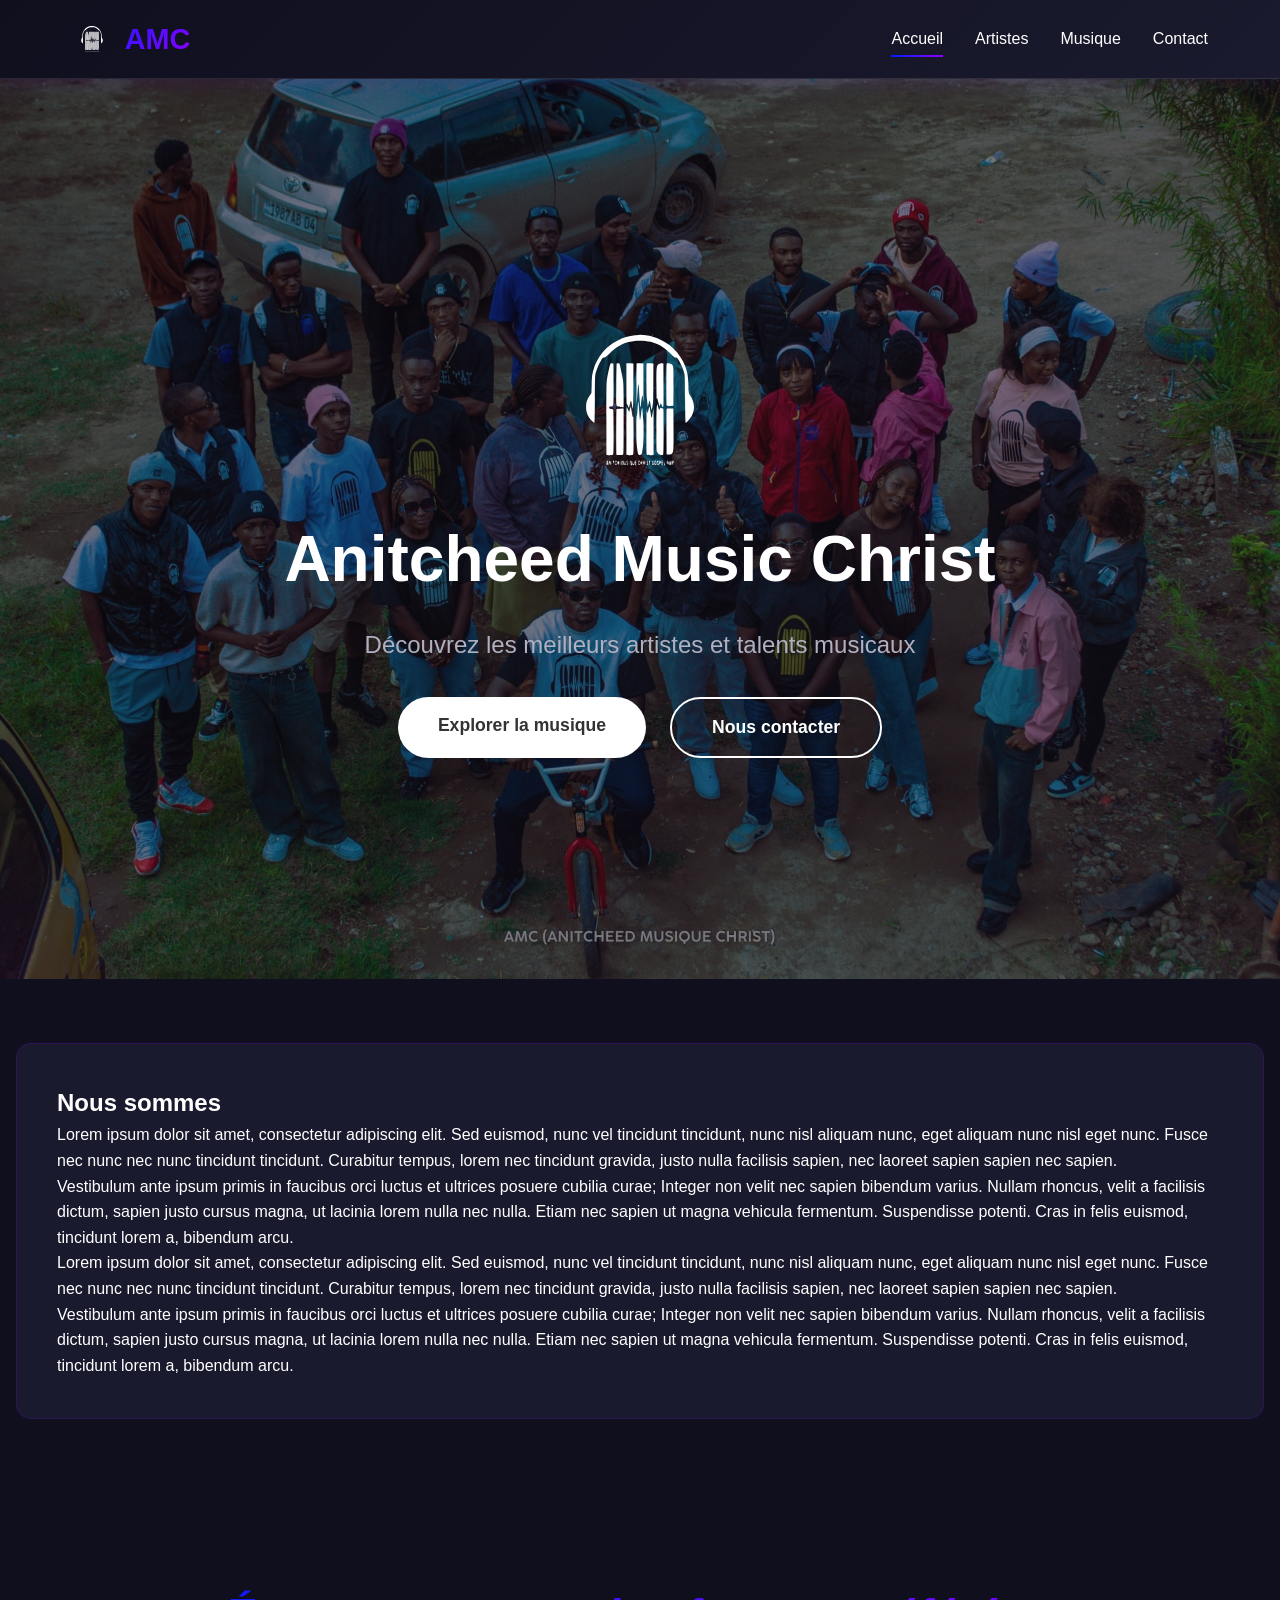
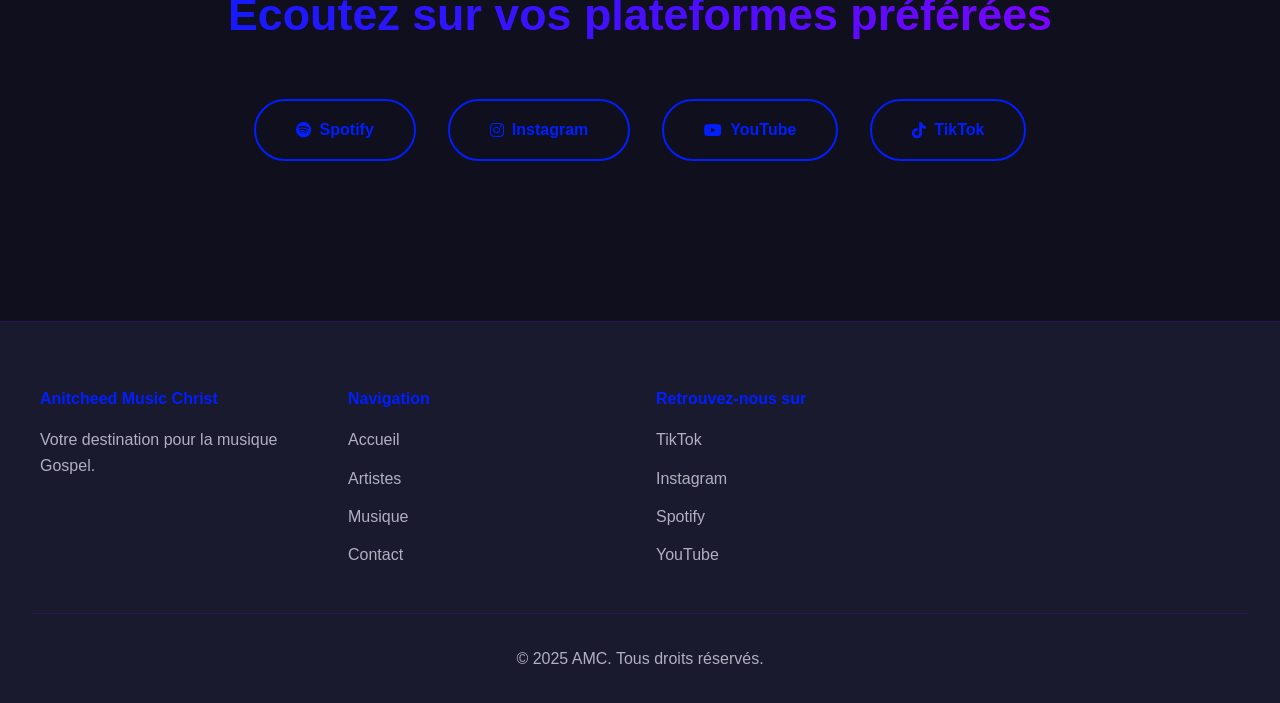
==== Index.html @ 6a12fb11 "first commit" ====
<!DOCTYPE html>
<html lang="fr">
<head>
    <meta charset="UTF-8">
    <meta name="description" content="Anitcheed Music Christ - Découvrez nos artistes et notre musique">
    <meta name="viewport" content="width=device-width, initial-scale=1.0">
    <link rel="icon" href="Assets/Images/AMC.svg" type="image/svg+xml">
    <link rel="stylesheet" href="https://cdnjs.cloudflare.com/ajax/libs/font-awesome/6.4.0/css/all.min.css">
    <link rel="stylesheet" href="Assets/Styles.css">
    <title>AMC - Music Label</title>
</head>
<body>
    <header class="navbar">
        <div class="navbar-container">
            <div class="logo">
                <img src="Assets/Images/AMC.svg" alt="AMC Logo">
                <span>AMC</span>
            </div>
            <nav class="nav-menu" id="navMenu">
                <a href="Index.html" class="active">Accueil</a>
                <a href="Artistes.html">Artistes</a>
                <a href="Musique.html">Musique</a>
                <a href="Contact.html" target="_blank">Contact</a>
                <!--a href="Inscription.html" class="btn-signup">S'inscrire</a-->
            </nav>
            <button class="hamburger" id="hamburger">
                <span></span>
                <span></span>
                <span></span>
            </button>
        </div>
    </header>

    <main>
        <!-- Hero Section -->
        <section class="hero">
            <div class="hero-content">
                <img src="Assets/Images/AMC.svg" alt="AMC Bienvenue" class="AMC_Bienvenue">
                <h1>Anitcheed Music Christ</h1>
                <p>Découvrez les meilleurs artistes et talents musicaux</p>
                <div class="hero-buttons">
                    <a href="Musique.html" class="btn btn-primary">Explorer la musique</a>
                    <a href="Contact.html" class="btn btn-secondary">Nous contacter</a>
                </div>
            </div>
        </section>

        <!-- Artistes Section
        <section class="artists-section">
            <h2>Nos Artistes</h2>
            <div class="artists-grid">
                <div class="artist-card">
                    <div class="artist-image">
                        <img src="Assets/Images/artist1.jpg" alt="Artiste 1">
                    </div>
                    <h3>Muzuba beats</h3>
                    <p class="genre">Pop • Électronique</p>
                    <a href="#" class="artist-link">Découvrir →</a>
                </div>
                <div class="artist-card">
                    <div class="artist-image">
                        <img src="Assets/Images/artist2.jpg" alt="Artiste 2">
                    </div>
                    <h3>Mufti miji</h3>
                    <p class="genre">Rap • Hip-Hop</p>
                    <a href="#" class="artist-link">Découvrir →</a>
                </div>
                <div class="artist-card">
                    <div class="artist-image">
                        <img src="Assets/Images/artist3.jpg" alt="Artiste 3">
                    </div>
                    <h3>Marco le maître des 4 éléments</h3>
                    <p class="genre">Indie • Rock</p>
                    <a href="#" class="artist-link">Découvrir →</a>
                </div>
            </div>
        </section>

        Actualités Section
        <section class="news-section">
            <h2>Actualités</h2>
            <div class="news-grid">
                <article class="news-card">
                    <div class="news-image">
                        <img src="Assets/Images/news1.jpg" alt="Nouvelle 1">
                        <span class="news-date">Dec 2025</span>
                    </div>
                    <h3>Nouvel album lancé</h3>
                    <p>Découvrez le nouvel album de nos artistes phares avec des titres inédits.</p>
                    <a href="#" class="read-more">Lire plus →</a>
                </article>
                <article class="news-card">
                    <div class="news-image">
                        <img src="Assets/Images/news2.jpg" alt="Nouvelle 2">
                        <span class="news-date">Dec 2025</span>
                    </div>
                    <h3>Festival en ligne</h3>
                    <p>Rejoignez-nous pour notre festival de musique en ligne avec performances live.</p>
                    <a href="#" class="read-more">Lire plus →</a>
                </article>
            </div>
        </section-->
        
        <div class="presentation">
            <div class="">
                <div class="presentation-cadre">
                    <div>
                        <h2>Nous sommes</h2>
                        <div class="cctv">
                            <div class="cctv-1">   
                            <P>Lorem ipsum dolor sit amet, consectetur adipiscing elit. Sed euismod, nunc vel tincidunt tincidunt, nunc nisl aliquam nunc, eget aliquam nunc nisl eget nunc. Fusce nec nunc nec nunc tincidunt tincidunt. Curabitur tempus, lorem nec tincidunt gravida, justo nulla facilisis sapien, nec laoreet sapien sapien nec sapien.<br>
                            Vestibulum ante ipsum primis in faucibus orci luctus et ultrices posuere cubilia curae; Integer non velit nec sapien bibendum varius. Nullam rhoncus, velit a facilisis dictum, sapien justo cursus magna, ut lacinia lorem nulla nec nulla. Etiam nec sapien ut magna vehicula fermentum. Suspendisse potenti. Cras in felis euismod, tincidunt lorem a, bibendum arcu.</P>
                        </div>
                            <!--div>
                                <img src="Assets/Images/2kip2.jpg" alt="Equipe AMC" class="presentation-image2" style="width: 100%;">
                                <!--img src="Assets/Images/2kip.jpg" alt="Equipe AMC" class="presentation-image">
                            </div-->
                        </div>
                        <div class="cctv-2">    
                            <p>Lorem ipsum dolor sit amet, consectetur adipiscing elit. Sed euismod, nunc vel tincidunt tincidunt, nunc nisl aliquam nunc, eget aliquam nunc nisl eget nunc. Fusce nec nunc nec nunc tincidunt tincidunt. Curabitur tempus, lorem nec tincidunt gravida, justo nulla facilisis sapien, nec laoreet sapien sapien nec sapien.<br>
                            Vestibulum ante ipsum primis in faucibus orci luctus et ultrices posuere cubilia curae; Integer non velit nec sapien bibendum varius. Nullam rhoncus, velit a facilisis dictum, sapien justo cursus magna, ut lacinia lorem nulla nec nulla. Etiam nec sapien ut magna vehicula fermentum. Suspendisse potenti. Cras in felis euismod, tincidunt lorem a, bibendum arcu.</p>
                        </div>
                    </div>
                    
                </div>
            </div>
        </div>
        <!--Streaming Section-->
        <section class="streaming-section">
            <h2>Écoutez sur vos plateformes préférées</h2>
            <div class="streaming-platforms">
                <a href="#" class="platform-link">
                    <i class="fab fa-spotify"></i>
                    <span>Spotify</span>
                </a>
                <a href="https://www.instagram.com/anitch_gospel?igsh=eGhxdXBpc2h3azJw&utm_source=qr" class="platform-link" target="_blank">
                    <i class="fab fa-instagram"></i>
                    <span>Instagram</span>
                </a>
                <a href="#" class="platform-link">
                    <i class="fab fa-youtube"></i>
                    <span>YouTube</span>
                </a>
                <a href="https://www.tiktok.com/@anitched_musique?_r=1&_t=ZM-92F7r83lk8O" class="platform-link" target="_blank">
                    <i class="fab fa-tiktok"></i>
                    <span>TikTok</span>
                </a>
            </div>
        </section>
    </main>

    <footer class="footer">
        <div class="footer-content">
            <div class="footer-section">
                <h4>Anitcheed Music Christ</h4>
                <p>Votre destination pour la musique Gospel.</p>
            </div>
            <div class="footer-section">
                <h4>Navigation</h4>
                <ul>
                    <li><a href="Index.html">Accueil</a></li>
                    <li><a href="Artistes.html">Artistes</a></li>
                    <li><a href="Musique.html">Musique</a></li>
                    <li><a href="Contact.html">Contact</a></li>
                </ul>
            </div>
            <div class="footer-section">
                <h4>Retrouvez-nous sur</h4>
                <ul>
                    <li><a href="https://www.tiktok.com/@anitched_musique?_r=1&_t=ZM-92F7r83lk8O" target="_blank">TikTok</a></li>
                    <li><a href="https://www.instagram.com/anitch_gospel?igsh=eGhxdXBpc2h3azJw&utm_source=qr" target="_blank">Instagram</a></li>
                    <li><a href="#">Spotify</a></li>
                    <li><a href="#">YouTube</a></li>
                </ul>
            </div>
        </div>
        <div class="footer-bottom">
            <p>&copy; 2025 AMC. Tous droits réservés.</p>
        </div>
    </footer>
    <script src="Assets/Scripts.js"></script>
</body>
</html>
<!-- ========== Start BEN-KAIL AZAD made it ! ========== -->

<!-- ========== End BEN-KAIL AZAD made it ! ========== -->
---- Assets/Styles.css ----
/**
 * ========================================
 * 🎨 STYLES CSS - AMC MUSIC LABEL
 * ========================================
 * 
 * Structure du fichier:
 * 1. CSS Global (reset, variables, animations)
 * 2. Navigation (navbar, hamburger menu)
 * 3. Hero Section (accueil)
 * 4. Artistes (grille, cartes)
 * 5. Musique (albums, playlists)
 * 6. Lecteur Howler.js (styles personnalisés)
 * 7. Modales (lecteur, albums, artistes)
 * 8. Footer et Responsive
 * 
 * Couleurs principales:
 * - Bleu: #001eff (primaire)
 * - Violet: #8c00ff (secondaire)
 * - Cyan: #00d4ff (accent)
 * - Noir: #0f0f1e (fond foncé)
 * 
 * ========================================
 */

/* ========================================
 * 🌍 RESET ET VARIABLES GLOBALES
 * ======================================== */

* {
    margin: 0;
    padding: 0;
    box-sizing: border-box; /* Inclure le padding dans les calculs de largeur */
}

/**
 * Variables CSS personnalisées
 * Accessibles partout avec var(--nom)
 * Facilite les changements de thème
 */
:root {
    --primary-color: #001eff; /* Bleu primaire */
    --secondary-color: #8c00ff; /* Violet secondaire */
    --dark-bg: #0f0f1e; /* Fond très foncé */
    --light-bg: #1a1a2e; /* Fond plus clair */
    --text-primary: #ffffff; /* Texte principal */
    --text-secondary: #b0b0c0; /* Texte secondaire */
    --accent-color: #00d4ff; /* Accent cyan */
}

html {
    scroll-behavior: smooth; /* Défilement fluide au clic sur les ancres */
}

body {
    font-family: 'Segoe UI', Tahoma, Geneva, Verdana, sans-serif;
    background-color: var(--dark-bg);
    color: var(--text-primary);
    line-height: 1.6; /* Hauteur de ligne pour meilleure lisibilité */
}

/**
 * Logo AMC Bienvenue - Élément décoratif
 * Image avec animation flottante
 */
.AMC_Bienvenue {
    max-width: 200px;
    max-height: 230px;
}

/**
 * Pseudo-élément flottant animé en arrière-plan
 * Crée un effet de profondeur
 */
.AMC_Bienvenue::before {
    content: '';
    position: absolute;
    background: radial-gradient(circle, var(--primary-color), transparent);
    border-radius: 50%;
    opacity: 0.1;
    top: -200px;
    right: -200px;
    animation: float 6s ease-in-out infinite; /* Animation flottante */
}

.AMC_Bienvenue::before {
    content: '';
    position: absolute;
    background: radial-gradient(circle, var(--primary-color), transparent);
    border-radius: 50%;
    opacity: 0.1;
    top: -200px;
    right: -200px;
    animation: float 6s ease-in-out infinite;
}

/* Présentation du label */
.presentation {
    /*max-width: 2200px;*/
    margin: 4rem auto;
    padding: 0 1rem;
    width: 100%;
}

.presentation-container {
    display: grid;
    grid-template-columns: 1fr 1fr;
    gap: 4rem;
}

.presentation-cadre {
    background: var(--light-bg);
    border-radius: 15px;
    padding: 2.5rem;
    border: 1px solid rgba(123, 0, 255, 0.2);
    max-height: 850px;
    width: 100%;
    display: flex;
}

.presentation-cadre img {
    border-radius: 15px;
    margin-top: 10px;
}
/* #7b00ff  #ff006e ===== NAVBAR ===== */
.navbar {
    background: linear-gradient(135deg, var(--dark-bg) 0%, var(--light-bg) 100%);
    backdrop-filter: blur(10px);
    border-bottom: 1px solid rgba(255, 255, 255, 0.1);
    position: sticky;
    top: 0;
    z-index: 1000;
    box-shadow: 0 4px 20px rgba(123, 0, 255, 0.1);
}

.navbar-container {
    max-width: 1200px;
    margin: 0 auto;
    padding: 1rem 2rem;
    display: flex;
    justify-content: space-between;
    align-items: center;
}

.logo {
    display: flex;
    align-items: center;
    gap: 0.8rem;
    font-size: 1.8rem;
    font-weight: 700;
    background: linear-gradient(135deg, var(--primary-color), var(--secondary-color));
    -webkit-background-clip: text;
    -webkit-text-fill-color: transparent;
    background-clip: text;
    cursor: pointer;
    transition: transform 0.3s ease;
}

.logo:hover {
    transform: scale(1.05);
}

.logo img {
    width: 40px;
    height: 40px;
}

.nav-menu {
    display: flex;
    gap: 2rem;
    align-items: center;
    flex-wrap: wrap;
}

.nav-menu a {
    color: var(--text-primary);
    text-decoration: none;
    font-weight: 500;
    transition: all 0.3s ease;
    position: relative;
}

.nav-menu a::after {
    content: '';
    position: absolute;
    bottom: -5px;
    left: 0;
    width: 0;
    height: 2px;
    background: linear-gradient(90deg, var(--primary-color), var(--secondary-color));
    transition: width 0.3s ease;
}

.nav-menu a:hover::after,
.nav-menu a.active::after {
    width: 100%;
}

.btn-signup {
    /*background: linear-gradient(135deg, var(--primary-color), var(--secondary-color));*/
    padding: 0.7rem 1.5rem;
    /*border-radius: 50px;*/
    color: white !important;
    font-weight: 600;
    transition: all 0.3s ease;
}

.btn-signup:hover {
    transform: translateY(-2px);
    box-shadow: 0 8px 20px rgba(123, 0, 255, 0.4);
}

/* ===== HAMBURGER MENU ===== */
.hamburger {
    display: none;
    flex-direction: column;
    background: none;
    border: none;
    cursor: pointer;
    gap: 6px;
    z-index: 1001;
}

.hamburger span {
    width: 28px;
    height: 3px;
    background: var(--text-primary);
    border-radius: 2px;
    transition: all 0.3s ease;
}

.hamburger.active span:nth-child(1) {
    transform: rotate(45deg) translate(8px, 8px);
}

.hamburger.active span:nth-child(2) {
    opacity: 0;
}

.hamburger.active span:nth-child(3) {
    transform: rotate(-45deg) translate(8px, -8px);
}

@media (max-width: 768px) {
    .hamburger {
        display: flex;
    }

    .nav-menu {
        position: fixed;
        left: 0;
        top: 70px;
        flex-direction: column;
        background: linear-gradient(135deg, var(--dark-bg) 0%, var(--light-bg) 100%);
        width: 100%;
        text-align: center;
        transform: translateX(-100%);
        transition: transform 0.3s ease;
        padding: 2rem 0;
        gap: 1.5rem;
        border-bottom: 1px solid rgba(123, 0, 255, 0.2);
        z-index: 1000;
    }

    .nav-menu.active {
        transform: translateX(0);
    }

    .nav-menu a {
        display: block;
        padding: 0.8rem 0;
    }

    .nav-menu a::after {
        display: none;
    }

    .nav-menu a:hover,
    .nav-menu a.active {
        color: var(--primary-color);
    }
}

/* ===== HERO SECTION ===== */
.hero {
    min-height: 100vh;
    display: flex;
    align-items: center;
    justify-content: center;
    background: linear-gradient(135deg, var(--dark-bg) 0%, var(--light-bg) 100%);
    position: relative;
    overflow: hidden;
}

.hero::before {
    content: '';
    position: absolute;
    top: 0;
    left: 0;
    right: 0;
    bottom: 0;
    background: url('./Images/heroAMC.jpg') center/cover;
    backdrop-filter: blur(8);
    -webkit-break-before: auto;
    opacity: 0.6;
    z-index: 1;
}

.hero::after {
    content: '';
    position: absolute;
    width: 300px;
    height: 300px;
    background: radial-gradient(circle, var(--secondary-color), transparent);
    /*background: url('./Images/2kip2.jpg') center/cover;*/
    border-radius: 50%;
    opacity: 0.1;
    bottom: -150px;
    left: -150px;
    animation: float 8s ease-in-out infinite reverse;
}

@keyframes float {
    0%, 100% { transform: translateY(0px); }
    50% { transform: translateY(30px); }
}

.hero-content {
    position: relative;
    z-index: 2;
    text-align: center;
    max-width: 800px;
    padding: 2rem;
    /*background: url("./Images/2kip2.jpg");*/
}

.hero h1 {
    font-size: 4rem;
    margin-bottom: 1rem;
    background: #ffffff;
    /*background: linear-gradient(135deg, var(--primary-color), var(--secondary-color), var(--accent-color));*/
    -webkit-background-clip: text;
    -webkit-text-fill-color: transparent;
    background-clip: text;
    animation: slideInDown 0.8s ease-out;
}

@keyframes slideInDown {
    from {
        opacity: 0;
        transform: translateY(-30px);
    }
    to {
        opacity: 1;
        transform: translateY(0);
    }
}

.hero p {
    font-size: 1.5rem;
    color: var(--text-secondary);
    margin-bottom: 2rem;
    animation: slideInUp 0.8s ease-out 0.2s both;
}

@keyframes slideInUp {
    from {
        opacity: 0;
        transform: translateY(30px);
    }
    to {
        opacity: 1;
        transform: translateY(0);
    }
}

.hero-buttons {
    display: flex;
    gap: 1.5rem;
    justify-content: center;
    flex-wrap: wrap;
    animation: slideInUp 0.8s ease-out 0.4s both;
}

/* ===== BUTTONS ===== */
.btn {
    padding: 0.9rem 2.5rem;
    border-radius: 50px;
    text-decoration: none;
    font-weight: 600;
    font-size: 1.1rem;
    transition: all 0.3s ease;
    border: none;
    cursor: pointer;
    display: inline-block;
}

.btn-primary {
    /*background: linear-gradient(135deg, var(--primary-color), var(--secondary-color));*/
    background: #ffffff;
    color: #333;
    /*box-shadow: 0 8px 25px rgba(123, 0, 255, 0.3);*/
}

.btn-primary:hover {
    transform: translateY(-4px);
    /*box-shadow: 0 12px 35px rgba(123, 0, 255, 0.5);*/
    background: linear-gradient(135deg, var(--primary-color), var(--secondary-color));
    color: #ffffff;
}

.btn-secondary {
    /*border: 2px solid var(--primary-color);*/
    border: 2px solid #ffffff;
    /*color: var(--primary-color);*/
    color: #ffffff;
    background: transparent;
}

.btn-secondary:hover {
    /*background: var(--primary-color);*/
    background: linear-gradient(135deg, var(--primary-color), var(--secondary-color));
    color: #ffffff;
    border: 2px solid linear-gradient(135deg, var(--primary-color), var(--secondary-color));
    transform: translateY(-4px);
}

/* ===== ARTISTS SECTION ===== */
.artists-section {
    max-width: 1200px;
    margin: 6rem auto;
    padding: 0 2rem;
}

.artists-section h2 {
    font-size: 2.8rem;
    margin-bottom: 4rem;
    text-align: center;
    background: linear-gradient(135deg, var(--primary-color), var(--secondary-color));
    -webkit-background-clip: text;
    -webkit-text-fill-color: transparent;
    background-clip: text;
}

.artistes-search-bar {
      display: flex;
      justify-content: center;
      align-items: center;
      padding: 1.5rem 1rem;
      margin: 0 0 2rem 0;
      width: 100%;
      position: relative;
    }
    
    .artistes-search-bar input {
      padding: 0.85rem 2.5rem 0.85rem 1.2rem;
      border: 2px solid rgba(123, 0, 255, 0.3);
      border-radius: 12px;
      font-size: 1rem;
      width: 100%;
      max-width: 500px;
      outline: none;
      background: rgba(255, 255, 255, 0.08);
      color: var(--text-primary);
      transition: all 0.3s ease;
      font-family: inherit;
    }
    
    .artistes-search-bar input:focus {
      border-color: var(--primary-color);
      background: rgba(255, 255, 255, 0.12);
      box-shadow: 0 0 20px rgba(123, 0, 255, 0.3);
      transform: translateY(-2px);
    }
    
    .artistes-search-bar input::placeholder {
      color: var(--text-secondary);
    }
    
    .artistes-search-bar .search-clear-btn {
      position: absolute;
      right: 1.5rem;
      background: none;
      border: none;
      font-size: 1.2rem;
      color: var(--text-secondary);
      cursor: pointer;
      padding: 0.4rem;
      transition: all 0.2s ease;
      display: none;
    }
    
    .artistes-search-bar .search-clear-btn:hover {
      color: var(--primary-color);
      transform: scale(1.2);
    }
    
    @media (max-width: 600px) {
      .artistes-search-bar {
        padding: 1.2rem 0.8rem;
        margin: 0 0 1.5rem 0;
      }
      
      .artistes-search-bar input {
        font-size: 0.95rem;
        width: 95vw;
        max-width: 100%;
        padding: 0.75rem 2.2rem 0.75rem 1rem;
      }
      
      .artistes-search-bar .search-clear-btn {
        right: 1rem;
        font-size: 1rem;
      }
    }
    
    @media (max-width: 400px) {
      .artistes-search-bar input {
        font-size: 0.9rem;
        padding: 0.7rem 2rem 0.7rem 0.9rem;
      }
    }

.artists-grid {
    display: grid;
    grid-template-columns: repeat(auto-fit, minmax(320px, 1fr));
    gap: 2.5rem;
}

.artist-card {
    background: linear-gradient(135deg, var(--light-bg), rgba(123, 0, 255, 0.06));
    border: 1px solid rgba(123, 0, 255, 0.3);
    border-radius: 12px;
    overflow: hidden;
    transition: all 0.3s ease;
    cursor: pointer;
    display: flex;
    flex-direction: column;
    padding: 1.5rem;
    min-height: 480px;
    gap: 1rem;
}

.artist-card:hover {
    transform: translateY(-8px);
    border-color: var(--primary-color);
    box-shadow: 0 15px 40px rgba(123, 0, 255, 0.25);
}

.artist-card-header {
    display: flex;
    flex-direction: column;
    align-items: center;
    gap: 1rem;
    text-align: center;
}

.artist-image {
    width: 140px;
    height: 140px;
    border-radius: 10px;
    overflow: hidden;
    position: relative;
    background: linear-gradient(135deg, var(--primary-color), var(--secondary-color));
    flex-shrink: 0;
}

.artist-image img {
    width: 100%;
    height: 100%;
    object-fit: cover;
    transition: transform 0.3s ease;
}

.artist-card:hover .artist-image img {
    transform: scale(1.05);
}

.artist-card h3 {
    font-size: 1.4rem;
    margin: 0;
    color: var(--text-primary);
    font-weight: 600;
}

.artist-card .genre {
    color: var(--accent-color);
    font-size: 0.9rem;
    font-weight: 500;
    margin: 0;
}

.artist-bio {
    color: var(--text-secondary);
    font-size: 0.95rem;
    line-height: 1.5;
    text-align: center;
    margin: 0;
    flex: 1;
}

.artist-stats {
    display: flex;
    gap: 1.5rem;
    justify-content: center;
    flex-wrap: wrap;
    padding-top: 0.5rem;
    border-top: 1px solid rgba(123, 0, 255, 0.2);
    padding-bottom: 0.5rem;
}

.artist-stats div {
    display: flex;
    flex-direction: column;
    align-items: center;
    gap: 0.3rem;
}

.artist-stats div strong {
    color: var(--primary-color);
    font-size: 1.1rem;
}

.artist-stats div p {
    color: var(--text-secondary);
    font-size: 0.85rem;
    margin: 0;
}

.artist-link {
    display: inline-block;
    margin-top: auto;
    padding: 0.8rem 1.5rem;
    background: linear-gradient(135deg, var(--primary-color), var(--secondary-color));
    color: white !important;
    text-decoration: none;
    font-weight: 600;
    border-radius: 50px;
    transition: all 0.3s ease;
    width: 100%;
    text-align: center;
    border: none;
    cursor: pointer;
    font-size: inherit;
}

.artist-link:hover {
    transform: translateY(-2px);
    box-shadow: 0 8px 20px rgba(123, 0, 255, 0.4);
}

/* Overrides pour les boutons du lecteur dans les cartes artistes */
.artist-link.player-btn {
    padding: 0.75rem 1.2rem;
    background: linear-gradient(135deg, var(--primary-color), var(--secondary-color));
    border: none !important;
    width: 100%;
    font-size: 0.95rem;
}
.present_artiste img {
    max-width: 200px;
    max-height: 100px;
    border-radius: 14px;
}
.present_artiste {
    display: flex;
    gap: 8px;
    padding: 12px;
}
/* ===== NEWS SECTION ===== */
.news-section {
    max-width: 1200px;
    margin: 6rem auto;
    padding: 0 2rem;
}

.news-section h2 {
    font-size: 2.8rem;
    margin-bottom: 4rem;
    text-align: center;
    background: linear-gradient(135deg, var(--primary-color), var(--secondary-color));
    -webkit-background-clip: text;
    -webkit-text-fill-color: transparent;
    background-clip: text;
}

.news-grid {
    display: grid;
    grid-template-columns: repeat(auto-fit, minmax(350px, 1fr));
    gap: 2.5rem;
}

.news-card {
    background: var(--light-bg);
    border-radius: 15px;
    overflow: hidden;
    transition: all 0.3s ease;
    border: 1px solid rgba(123, 0, 255, 0.2);
}

.news-card:hover {
    transform: translateY(-8px);
    box-shadow: 0 15px 40px rgba(123, 0, 255, 0.2);
}

.news-image {
    width: 100%;
    height: 200px;
    position: relative;
    overflow: hidden;
    background: linear-gradient(135deg, var(--primary-color), var(--secondary-color));
}

.news-image img {
    width: 100%;
    height: 100%;
    object-fit: cover;
    transition: transform 0.3s ease;
}

.news-card:hover .news-image img {
    transform: scale(1.05);
}

.news-date {
    position: absolute;
    top: 1rem;
    right: 1rem;
    background: var(--primary-color);
    padding: 0.5rem 1rem;
    border-radius: 20px;
    font-size: 0.85rem;
    font-weight: 600;
}

.news-card h3 {
    font-size: 1.4rem;
    padding: 1.5rem 1.5rem 0.5rem;
}

.news-card p {
    padding: 0 1.5rem;
    color: var(--text-secondary);
}

.read-more {
    display: inline-block;
    margin: 1rem;
    color: var(--primary-color);
    text-decoration: none;
    font-weight: 600;
    transition: all 0.3s ease;
}

.read-more:hover {
    color: var(--secondary-color);
    transform: translateX(5px);
}

/* ===== STREAMING SECTION ===== */
.streaming-section {
    max-width: 1200px;
    margin: 6rem auto;
    padding: 4rem 2rem;
    text-align: center;
}

.streaming-section h2 {
    font-size: 2.8rem;
    margin-bottom: 3rem;
    background: linear-gradient(135deg, var(--primary-color), var(--secondary-color));
    -webkit-background-clip: text;
    -webkit-text-fill-color: transparent;
    background-clip: text;
}

.streaming-platforms {
    display: flex;
    gap: 2rem;
    justify-content: center;
    flex-wrap: wrap;
}

.platform-link {
    padding: 1rem 2.5rem;
    border: 2px solid var(--primary-color);
    border-radius: 50px;
    color: var(--primary-color);
    text-decoration: none;
    font-weight: 600;
    transition: all 0.3s ease;
    display: flex;
    align-items: center;
    gap: 0.5rem;
}

.platform-link:hover {
    background: var(--primary-color);
    color: white;
    transform: translateY(-4px);
    box-shadow: 0 10px 30px rgba(123, 0, 255, 0.3);
}

/* ===== FOOTER ===== */
.footer {
    background: var(--light-bg);
    border-top: 1px solid rgba(123, 0, 255, 0.2);
    padding: 4rem 2rem 2rem;
    margin-top: 6rem;
}

.footer-content {
    max-width: 1200px;
    margin: 0 auto;
    display: grid;
    grid-template-columns: repeat(auto-fit, minmax(250px, 1fr));
    gap: 2rem;
    margin-bottom: 2rem;
}

.footer-section h4 {
    margin-bottom: 1rem;
    color: var(--primary-color);
}

.footer-section p {
    color: var(--text-secondary);
}

.footer-section ul {
    list-style: none;
}

.footer-section ul li {
    margin-bottom: 0.8rem;
}

.footer-section a {
    color: var(--text-secondary);
    text-decoration: none;
    transition: all 0.3s ease;
}

.footer-section a:hover {
    color: var(--primary-color);
    transform: translateX(5px);
}

.footer-bottom {
    text-align: center;
    padding-top: 2rem;
    border-top: 1px solid rgba(123, 0, 255, 0.2);
    color: var(--text-secondary);
}
#logo-moi {
    max-width: 100px;
    max-height: 100px;
}
#logo-moi:hover {
    transform: scale(1.05);
    transition: 1.5;
    color: var(--secondary-color);
}

/* ===== PAGE HEADER ===== */
.page-header {
    min-height: 300px;
    display: flex;
    flex-direction: column;
    justify-content: center;
    align-items: center;
    text-align: center;
    background: linear-gradient(135deg, var(--light-bg) 0%, rgba(123, 0, 255, 0.1) 100%);
    padding: 4rem 2rem;
}

.page-header h1 {
    font-size: 3.5rem;
    margin-bottom: 1rem;
    background: linear-gradient(135deg, var(--primary-color), var(--secondary-color));
    -webkit-background-clip: text;
    -webkit-text-fill-color: transparent;
    background-clip: text;
}

.page-header p {
    font-size: 1.3rem;
    color: var(--text-secondary);
}

/* ===== ARTIST BIO ===== */
.artist-bio {
    color: var(--text-secondary);
    font-size: 0.95rem;
    margin: 0.8rem 0;
    padding: 20px;
}

/* ===== MUSIC SECTION ===== */
.music-section,
.playlist-section {
    max-width: 1200px;
    margin: 4rem auto;
    padding: 0 2rem;
    height: 100%;
}

.music-section h2,
.playlist-section h2 {
    font-size: 2.5rem;
    margin-bottom: 3rem;
    background: linear-gradient(135deg, var(--primary-color), var(--secondary-color));
    -webkit-background-clip: text;
    -webkit-text-fill-color: transparent;
    background-clip: text;
}

.albums-grid,
.playlists-grid {
    display: grid;
    grid-template-columns: repeat(auto-fit, minmax(280px, 1fr));
    gap: 2.5rem;
}

.album-card,
.playlist-card {
    background: var(--light-bg);
    border-radius: 15px;
    overflow: hidden;
    transition: all 0.3s ease;
    border: 1px solid rgba(123, 0, 255, 0.2);
    cursor: pointer;
}

.album-card:hover,
.playlist-card:hover {
    transform: translateY(-8px);
    border-color: var(--primary-color);
    box-shadow: 0 15px 40px rgba(123, 0, 255, 0.2);
}

.album-image,
.playlist-image {
    width: 100%;
    height: 200px;
    position: relative;
    overflow: hidden;
    background: linear-gradient(135deg, var(--primary-color), var(--secondary-color));
}

.album-image img,
.playlist-image img {
    width: 100%;
    height: 100%;
    object-fit: cover;
    transition: transform 0.3s ease;
}

.album-card:hover .album-image img,
.playlist-card:hover .playlist-image img {
    transform: scale(1.1);
}

.play-button {
    position: absolute;
    top: 50%;
    left: 50%;
    transform: translate(-50%, -50%);
    width: 60px;
    height: 60px;
    background: rgba(123, 0, 255, 0.8);
    border-radius: 50%;
    display: flex;
    align-items: center;
    justify-content: center;
    font-size: 1.5rem;
    opacity: 0;
    transition: all 0.3s ease;
}

.album-card:hover .play-button {
    opacity: 1;
    transform: translate(-50%, -50%) scale(1.1);
}

.album-card h3,
.playlist-card h3 {
    padding: 1.5rem 1.5rem 0;
    font-size: 1.3rem;
}

.artist-name,
.album-date {
    padding: 0 1.5rem;
    color: var(--text-secondary);
    font-size: 0.95rem;
}

.album-date {
    margin-bottom: 1rem;
}

.playlist-card p {
    padding: 0 1.5rem 1.5rem;
    color: var(--text-secondary);
}

/* ===== CONTACT SECTION ===== */
.contact-section, .signup-section {
    max-width: 1200px;
    margin: 4rem auto;
    padding: 0 2rem;
}

.contact-container, .signup-container {
    display: grid;
    grid-template-columns: 1fr 1fr;
    gap: 4rem;
}

.contact-form, .signup-form {
    background: var(--light-bg);
    border-radius: 15px;
    padding: 2.5rem;
    border: 1px solid rgba(123, 0, 255, 0.2);
    max-height: 850px;
}

.contact-form h2, .signup-form h2 {
    font-size: 1.8rem;
    margin-bottom: 2rem;
    color: var(--primary-color);
}

.contact-info, .signup-benefits {
    display: flex;
    flex-direction: column;
    gap: 2rem;
}

.contact-info h2, .signup-benefits h2 {
    font-size: 1.8rem;
    color: var(--primary-color);
    margin-bottom: 1rem;
}

.info-item {
    background: var(--light-bg);
    padding: 1.5rem;
    border-radius: 10px;
    border-left: 4px solid var(--primary-color);
}

.info-item h4 {
    color: var(--primary-color);
    margin-bottom: 0.5rem;
}

.info-item p {
    color: var(--text-secondary);
}

.social-links {
    display: flex;
    gap: 1rem;
}

.social-links a {
    width: 50px;
    height: 50px;
    display: flex;
    align-items: center;
    justify-content: center;
    background: linear-gradient(135deg, rgba(123, 0, 255, 0.15), rgba(0, 212, 255, 0.05));
    border: 2px solid rgba(123, 0, 255, 0.35);
    border-radius: 50%;
    color: var(--accent-color);
    text-decoration: none;
    font-weight: 600;
    transition: all 0.3s ease;
    font-size: 1.4rem;
}

.social-links a:hover {
    background: linear-gradient(135deg, var(--primary-color), var(--secondary-color));
    color: white;
    border-color: var(--primary-color);
    transform: translateY(-4px);
    box-shadow: 0 10px 25px rgba(123, 0, 255, 0.4);
}

/* ===== FORM STYLES ===== */
.form-group {
    margin-bottom: 1.5rem;
}

.form-group label {
    display: block;
    margin-bottom: 0.5rem;
    color: var(--text-primary);
    font-weight: 600;
}

.form-group input,
.form-group textarea {
    width: 100%;
    padding: 0.8rem 1rem;
    background: rgba(255, 255, 255, 0.05);
    border: 1px solid rgba(123, 0, 255, 0.3);
    border-radius: 8px;
    color: var(--text-primary);
    font-family: inherit;
    transition: all 0.3s ease;
}

.form-group input:focus,
.form-group textarea:focus {
    outline: none;
    border-color: var(--primary-color);
    background: rgba(255, 255, 255, 0.08);
    box-shadow: 0 0 15px rgba(123, 0, 255, 0.2);
}

.form-group textarea {
    resize: vertical;
}

.form-group.checkbox {
    display: flex;
    align-items: center;
    gap: 0.8rem;
}

.form-group.checkbox input {
    width: auto;
}

.form-group.checkbox label {
    margin: 0;
}

.login-link {
    text-align: center;
    margin-top: 1.5rem;
    color: var(--text-secondary);
}

.login-link a {
    color: var(--primary-color);
    text-decoration: none;
    font-weight: 600;
}

.login-link a:hover {
    color: var(--secondary-color);
}

/* ===== BENEFITS LIST ===== */
.benefits-list {
    list-style: none;
    display: flex;
    flex-direction: column;
    gap: 1.5rem;
}

.benefits-list li {
    background: var(--light-bg);
    padding: 1.5rem;
    border-radius: 10px;
    border-left: 4px solid var(--primary-color);
    transition: all 0.3s ease;
}

.benefits-list li:hover {
    transform: translateX(5px);
    box-shadow: 0 5px 15px rgba(123, 0, 255, 0.1);
}

.benefit-icon {
    font-size: 2rem;
    display: block;
    margin-bottom: 0.5rem;
}

.benefits-list h4 {
    color: var(--primary-color);
    margin-bottom: 0.5rem;
}

.benefits-list p {
    color: var(--text-secondary);
    font-size: 0.95rem;
}

/* ===== RESPONSIVE ===== */
/* ===== MODAL ALBUM ===== */
.modal-album {
    display: none;
    position: fixed;
    top: 0;
    left: 0;
    width: 100%;
    height: 100%;
    background: rgba(0, 0, 0, 0.8);
    backdrop-filter: blur(5px);
    z-index: 2000;
    align-items: center;
    justify-content: center;
    animation: fadeIn 0.3s ease;
}

@keyframes fadeIn {
    from { opacity: 0; }
    to { opacity: 1; }
}

.modal-content {
    background: linear-gradient(135deg, var(--light-bg), rgba(123, 0, 255, 0.1));
    border-radius: 20px;
    max-width: 900px;
    width: 90%;
    max-height: 90vh;
    overflow-y: auto;
    padding: 2rem;
    border: 2px solid var(--primary-color);
    position: relative;
    box-shadow: 0 20px 60px rgba(123, 0, 255, 0.3);
    animation: slideIn 0.3s ease;
}

/* Artist modal (1:1 square) */
.modal-artist {
    display: none;
    position: fixed;
    top: 0;
    left: 0;
    width: 100%;
    height: 100%;
    background: rgba(0,0,0,0.8);
    z-index: 2100;
    align-items: center;
    justify-content: center;
}

.modal-content-artist {
    background: linear-gradient(135deg, var(--light-bg), rgba(123,0,255,0.06));
    width: 95%;
    max-width: 900px;
    max-height: 90vh;
    border-radius: 15px;
    padding: 2rem;
    overflow-y: auto;
    position: relative;
    display: flex;
    flex-direction: column;
    gap: 1.5rem;
    border: 1px solid rgba(123, 0, 255, 0.3);
    box-shadow: 0 20px 60px rgba(123, 0, 255, 0.3);
}

.artist-profile-image {
    width: 140px;
    height:140px;
    border-radius:10px;
    object-fit: cover;
    box-shadow: 0 8px 20px rgba(123, 0, 255, 0.3);
    border: 2px solid rgba(123, 0, 255, 0.3);
}

.artist-header-info {
    display: flex;
    flex-direction: column;
    gap: 0.8rem;
    text-align: center;
    flex: 1;
}

.artist-header-info h2 {
    color: var(--text-primary);
    font-size: 1.6rem;
    margin: 0;
    background: linear-gradient(135deg, var(--primary-color), var(--secondary-color));
    -webkit-background-clip: text;
    -webkit-text-fill-color: transparent;
    background-clip: text;
}

.artist-genres {
    color: var(--accent-color);
    font-weight: 600;
    font-size: 0.95rem;
    margin: 0;
}

.artist-bio {
    color: var(--text-secondary);
    font-size: 0.9rem;
    line-height: 1.6;
    margin: 0;
}

.muted {
    color: var(--text-secondary);
    font-size: 0.85rem;
    margin: 0;
}

.modal-artist-header {
    display: flex;
    gap: 1.5rem;
    align-items: flex-start;
    padding-bottom: 1.5rem;
    border-bottom: 1px solid rgba(123, 0, 255, 0.2);
}

.modal-artist-player {
    background: rgba(123, 0, 255, 0.08);
    border: 1px solid rgba(123, 0, 255, 0.2);
    border-radius: 12px;
    padding: 1.2rem;
    margin-bottom: 1rem;
}

.modal-artist-body {
    flex: 1;
    overflow-y: auto;
    padding-right: 0.5rem;
}

.modal-artist-body h3 {
    color: var(--primary-color);
    font-size: 1.2rem;
    margin-bottom: 1rem;
    margin-top: 1.5rem;
}

.modal-artist-socials {
    margin-top: 2rem;
    padding-top: 2rem;
    border-top: 2px solid rgba(123, 0, 255, 0.3);
}

.modal-artist-socials h3 {
    color: var(--primary-color);
    font-size: 1.3rem;
    margin-bottom: 1.5rem;
    text-align: center;
    font-weight: 600;
}

.socials-links {
    display: flex;
    gap: 1.2rem;
    justify-content: center;
    flex-wrap: wrap;
}

.social-link {
    display: flex;
    align-items: center;
    justify-content: center;
    gap: 0.6rem;
    padding: 0.95rem 1.8rem;
    background: linear-gradient(135deg, rgba(123, 0, 255, 0.12), rgba(0, 212, 255, 0.05));
    border: 2px solid rgba(123, 0, 255, 0.35);
    border-radius: 50px;
    color: var(--accent-color);
    text-decoration: none;
    font-weight: 600;
    font-size: 1rem;
    transition: all 0.35s cubic-bezier(0.34, 1.56, 0.64, 1);
    position: relative;
    overflow: hidden;
}

.social-link::before {
    content: '';
    position: absolute;
    top: 0;
    left: -100%;
    width: 100%;
    height: 100%;
    background: linear-gradient(135deg, var(--primary-color), var(--secondary-color));
    border-radius: 50px;
    z-index: -1;
    transition: left 0.35s ease;
}

.social-link:hover {
    color: white;
    border-color: var(--primary-color);
    transform: translateY(-4px);
    box-shadow: 0 12px 30px rgba(123, 0, 255, 0.4);
}

.social-link:hover::before {
    left: 0;
}

.social-link i {
    font-size: 1.3rem;
}
.artist-stats {
    display: flex;
    gap: 1.5rem;
    justify-content: space-around;
    flex-wrap: wrap;
    width: 100%;
}

.artist-stats div {
    display: flex;
    flex-direction: column;
    align-items: center;
    gap: 0.4rem;
    padding: 0.8rem 1.2rem;
    background: rgba(123, 0, 255, 0.1);
    border-radius: 8px;
    min-width: 80px;
}

.artist-stats div strong {
    color: var(--accent-color);
    font-size: 1.3rem;
}

.artist-stats div p {
    color: var(--text-secondary);
    font-size: 0.8rem;
    margin: 0;
}
.artist-albums-list {
    display: flex;
    flex-direction: column;
    gap: 1.2rem;
}

.artist-album-block {
    background: linear-gradient(135deg, rgba(123, 0, 255, 0.08), rgba(123, 0, 255, 0.02));
    padding: 1.2rem;
    border-radius: 12px;
    border: 1px solid rgba(123, 0, 255, 0.2);
    transition: all 0.3s ease;
}

.artist-album-block:hover {
    border-color: var(--primary-color);
    background: linear-gradient(135deg, rgba(123, 0, 255, 0.12), rgba(123, 0, 255, 0.05));
}

.artist-album-header {
    display: flex;
    gap: 1rem;
    align-items: flex-start;
    margin-bottom: 1rem;
}

.artist-album-header img {
    width: 70px;
    height: 70px;
    object-fit: cover;
    border-radius: 8px;
    flex-shrink: 0;
    box-shadow: 0 4px 12px rgba(123, 0, 255, 0.2);
}

.artist-album-info {
    display: flex;
    flex-direction: column;
    gap: 0.3rem;
    flex: 1;
}

.artist-album-info h4 {
    color: var(--text-primary);
    font-size: 1rem;
    margin: 0;
}

.artist-album-info p {
    color: var(--text-secondary);
    font-size: 0.85rem;
    margin: 0;
}

.artist-tracklist {
    list-style: none;
    margin: 0;
    padding: 0;
    display: flex;
    flex-direction: column;
    gap: 0.6rem;
}

.artist-tracklist li {
    display: flex;
    gap: 0.8rem;
    align-items: center;
    padding: 0.6rem 0.8rem;
    background: rgba(255, 255, 255, 0.03);
    border-radius: 6px;
    transition: all 0.3s ease;
    border-left: 3px solid transparent;
}

.artist-tracklist li:hover {
    background: rgba(123, 0, 255, 0.12);
    border-left-color: var(--accent-color);
    padding-left: 1rem;
}

.artist-tracklist li span {
    color: var(--text-secondary);
    font-size: 0.9rem;
    flex: 1;
}

.track-play-small {
    width: 32px;
    height: 32px;
    border-radius: 6px;
    background: linear-gradient(135deg, var(--primary-color), var(--secondary-color));
    color: white;
    border: none;
    cursor: pointer;
    font-size: 0.9rem;
    transition: all 0.3s ease;
    display: flex;
    align-items: center;
    justify-content: center;
    flex-shrink: 0;
}

.track-play-small:hover {
    transform: scale(1.1);
    box-shadow: 0 4px 12px rgba(123, 0, 255, 0.3);
}


@keyframes slideIn {
    from {
        transform: translateY(-50px);
        opacity: 0;
    }
    to {
        transform: translateY(0);
        opacity: 1;
    }
}

.modal-close {
    position: absolute;
    top: 1.5rem;
    right: 1.5rem;
    background: none;
    border: none;
    font-size: 1.8rem;
    color: var(--text-primary);
    cursor: pointer;
    transition: all 0.3s ease;
    width: 40px;
    height: 40px;
    display: flex;
    align-items: center;
    justify-content: center;
    border-radius: 50%;
}

.modal-close:hover {
    background: rgba(255, 0, 110, 0.2);
    transform: rotate(90deg);
}

.modal-header {
    display: flex;
    flex-direction: column;
    gap: 2rem;
    margin-bottom: 2rem;
    align-items: center;
}

.modal-image {
    width: 120px;
    height: 120px;
    border-radius: 10px;
    object-fit: cover;
    box-shadow: 0 8px 20px rgba(123, 0, 255, 0.3);
}

.modal-info h2 {
    font-size: 1.8rem;
    margin-bottom: 0.5rem;
    color: var(--primary-color);
}

.modal-artist {
    color: var(--text-secondary);
    margin-bottom: 0.5rem;
}

.modal-count {
    color: var(--accent-color);
    font-weight: 600;
    font-size: 0.95rem;
}

/* ===== PLAYER ===== */
.modal-player {
    background: rgba(123, 0, 255, 0.1);
    border: 1px solid rgba(123, 0, 255, 0.3);
    border-radius: 12px;
    padding: 1.5rem;
    margin-bottom: 2rem;
}

.now-playing {
    text-align: center;
    margin-bottom: 1.5rem;
}

#now-playing-text {
    color: var(--accent-color);
    font-size: 1.1rem;
    font-weight: 600;
    min-height: 1.5rem;
}

.player-controls {
    display: flex;
    align-items: center;
    justify-content: center;
    gap: 32px;
    flex-wrap: wrap;
}

.control-btn {
    padding: 0.8rem 1.8rem;
    background: linear-gradient(135deg, var(--primary-color), var(--secondary-color));
    color: white;
    border: none;
    border-radius: 50px;
    font-weight: 600;
    cursor: pointer;
    transition: all 0.3s ease;
    font-size: 1rem;
}

.control-btn:hover {
    transform: translateY(-2px);
    box-shadow: 0 8px 20px rgba(123, 0, 255, 0.4);
}

.control-btn:active {
    transform: translateY(0);
}

#player-time {
    color: var(--text-secondary);
    font-weight: 500;
    min-width: 100px;
    text-align: center;
}

/* ===== TRACKLIST ===== */
.modal-tracklist h3 {
    color: var(--primary-color);
    margin-bottom: 1rem;
    font-size: 1.3rem;
}

.tracklist {
    list-style: none;
    display: flex;
    flex-direction: column;
    gap: 0.8rem;
}

.track-item {
    display: flex;
    align-items: center;
    gap: 1rem;
    padding: 1rem;
    background: rgba(255, 255, 255, 0.05);
    border-radius: 8px;
    cursor: pointer;
    transition: all 0.3s ease;
    border: 1px solid transparent;
}

.track-item:hover {
    background: rgba(123, 0, 255, 0.15);
    border-color: var(--primary-color);
    transform: translateX(5px);
}

.track-item.active {
    background: rgba(123, 0, 255, 0.25);
    border-color: var(--accent-color);
    box-shadow: 0 0 15px rgba(123, 0, 255, 0.2);
}

.track-number {
    width: 30px;
    height: 30px;
    display: flex;
    align-items: center;
    justify-content: center;
    background: rgba(123, 0, 255, 0.2);
    border-radius: 50%;
    font-weight: 600;
    color: var(--accent-color);
    flex-shrink: 0;
}

.track-title {
    flex: 1;
    color: var(--text-primary);
    font-weight: 500;
}

.track-duration {
    color: var(--text-secondary);
    font-size: 0.9rem;
    min-width: 80px;
    text-align: right;
}

.track-play-btn {
    width: 36px;
    height: 36px;
    border: none;
    background: linear-gradient(135deg, var(--primary-color), var(--secondary-color));
    color: white;
    border-radius: 50%;
    cursor: pointer;
    font-size: 1.1rem;
    transition: all 0.3s ease;
    flex-shrink: 0;
}

.track-play-btn:hover {
    transform: scale(1.1);
    box-shadow: 0 5px 15px rgba(123, 0, 255, 0.3);
}

/* ===== SCROLLBAR PERSONNALISÉE ===== */
.modal-content::-webkit-scrollbar {
    width: 8px;
}

.modal-content::-webkit-scrollbar-track {
    background: rgba(255, 255, 255, 0.05);
    border-radius: 10px;
}

.modal-content::-webkit-scrollbar-thumb {
    background: linear-gradient(180deg, var(--primary-color), var(--secondary-color));
    border-radius: 10px;
}

.modal-content::-webkit-scrollbar-thumb:hover {
    background: linear-gradient(180deg, var(--secondary-color), var(--primary-color));
}

/* ===== RESPONSIVE MODAL ===== */
@media (max-width: 900px) {
    .modal-content-artist {
        width: 95%;
        max-width: 800px;
        max-height: 95vh;
        padding: 1.5rem;
    }

    .modal-artist-header {
        flex-direction: column;
        text-align: center;
        align-items: center;
        gap: 1.5rem;
    }

    .artist-profile-image {
        width: 120px;
        height: 120px;
    }

    .artist-header-info h2 {
        font-size: 1.4rem;
    }
}

@media (max-width: 600px) {
    .modal-album {
        display: flex;
        position: fixed;
        top: 0;
        left: 0;
        width: 100%;
        height: 100%;
        background: rgba(0, 0, 0, 0.85);
        backdrop-filter: blur(5px);
        z-index: 2000;
        align-items: center;
        justify-content: center;
    }

    .modal-content-artist {
        width: 98%;
        max-width: 100%;
        max-height: 98vh;
        padding: 1.2rem;
        border-radius: 12px;
        gap: 1.2rem;
        overflow-y: auto;
    }

    .modal-artist-header {
        flex-direction: column;
        text-align: center;
        align-items: center;
        gap: 1rem;
        padding-bottom: 1.2rem;
    }

    .artist-profile-image {
        width: 100px;
        height: 100px;
    }

    .artist-header-info h2 {
        font-size: 1.2rem;
    }

    .artist-genres {
        font-size: 0.85rem;
    }

    .artist-bio {
        font-size: 0.85rem;
    }

    .artist-stats {
        gap: 0.8rem;
        margin-top: 0.5rem;
    }

    .artist-stats div {
        padding: 0.6rem 0.8rem;
        min-width: 70px;
    }

    .artist-stats div strong {
        font-size: 1.1rem;
    }

    .artist-stats div p {
        font-size: 0.75rem;
    }

    .muted {
        font-size: 0.8rem;
    }

    .modal-artist-player {
        padding: 1rem;
        gap: 1rem;
    }

    .control-btn {
        padding: 0.7rem 1.2rem;
        font-size: 0.9rem;
        width: auto;
    }

    .player-controls-artist {
        flex-wrap: wrap;
        gap: 0.8rem;
    }

    .progress-container {
        width: 100%;
        display: flex;
        align-items: center;
        gap: 0.5rem;
    }

    .player-progress {
        flex: 1;
        min-width: 100px;
    }

    .modal-artist-body {
        padding-right: 0.3rem;
        gap: 1rem;
    }

    .modal-artist-body h3 {
        font-size: 1.1rem;
        margin-bottom: 0.8rem;
    }

    .artist-albums-list {
        gap: 0.9rem;
    }

    .artist-album-block {
        padding: 0.9rem;
        gap: 0.8rem;
    }

    .artist-album-header {
        gap: 0.8rem;
    }

    .artist-album-header img {
        width: 60px;
        height: 60px;
    }

    .artist-album-info h4 {
        font-size: 0.9rem;
    }

    .artist-album-info p {
        font-size: 0.8rem;
    }

    .artist-tracklist {
        gap: 0.5rem;
    }

    .artist-tracklist li {
        padding: 0.5rem 0.6rem;
        gap: 0.6rem;
    }

    .artist-tracklist li span {
        font-size: 0.85rem;
    }

    .track-play-small {
        width: 30px;
        height: 30px;
        font-size: 0.85rem;
    }

    .modal-artist-socials {
        margin-top: 1.2rem;
        padding-top: 1.2rem;
    }

    .modal-artist-socials h3 {
        font-size: 1.1rem;
        margin-bottom: 1rem;
    }

    .socials-links {
        gap: 0.8rem;
    }

    .social-link {
        padding: 0.75rem 1.3rem;
        gap: 0.4rem;
        font-size: 0.9rem;
    }

    .social-link i {
        font-size: 1.1rem;
    }

    .modal-content {
        width: 95%;
        padding: 1.5rem;
        max-height: 95vh;
    }

    .modal-header {
        flex-direction: column;
        text-align: center;
        gap: 1rem;
    }

    .modal-image {
        width: 100px;
        height: 100px;
    }

    .track-item {
        flex-direction: column;
        text-align: center;
        gap: 0.5rem;
    }

    .track-duration {
        text-align: center;
    }

    .player-controls {
        flex-direction: column;
    }

    .control-btn {
        width: 100%;
    }
}

@media (max-width: 400px) {
    .modal-content-artist {
        padding: 1rem;
        gap: 0.8rem;
    }

    .modal-artist-header {
        gap: 0.8rem;
        padding-bottom: 0.8rem;
    }

    .artist-profile-image {
        width: 85px;
        height: 85px;
    }

    .artist-header-info h2 {
        font-size: 1.1rem;
    }

    .artist-stats {
        gap: 0.6rem;
    }

    .artist-stats div {
        padding: 0.5rem 0.6rem;
        min-width: 60px;
    }

    .artist-album-header img {
        width: 50px;
        height: 50px;
    }

    .socials-links {
        gap: 0.6rem;
    }

    .social-link {
        padding: 0.65rem 1rem;
        font-size: 0.85rem;
    }
}

/* ===== RESPONSIVE ARTISTS SECTION ===== */
@media (max-width: 768px) {
    .artists-grid {
        grid-template-columns: repeat(auto-fit, minmax(280px, 1fr));
        gap: 1.5rem;
    }

    .artist-card {
        padding: 1.2rem;
        min-height: 450px;
    }

    .artist-image {
        width: 120px;
        height: 120px;
    }

    .artist-card h3 {
        font-size: 1.2rem;
    }

    .artist-stats {
        gap: 1rem;
    }
}

@media (max-width: 600px) {
    .artists-section {
        padding: 0 1rem;
        margin: 4rem auto;
    }

    .artists-section h2 {
        font-size: 2rem;
        margin-bottom: 2rem;
    }

    .artists-grid {
        grid-template-columns: 1fr;
        gap: 1.5rem;
    }

    .artist-card {
        padding: 1rem;
        min-height: 420px;
    }

    .artist-image {
        width: 100px;
        height: 100px;
    }

    .artist-card h3 {
        font-size: 1.1rem;
    }

    .artist-card .genre {
        font-size: 0.85rem;
    }

    .artist-bio {
        font-size: 0.9rem;
    }

    .artist-stats {
        flex-direction: row;
        gap: 0.8rem;
    }

    .artist-stats div {
        flex: 1;
        min-width: 60px;
    }

    .artist-stats div strong {
        font-size: 1rem;
    }

    .artist-stats div p {
        font-size: 0.8rem;
    }

    .artist-link {
        font-size: 0.95rem;
        padding: 0.7rem 1.2rem;
    }
}

@media (max-width: 400px) {
    .artists-section {
        margin: 3rem auto;
    }

    .artists-section h2 {
        font-size: 1.6rem;
        margin-bottom: 1.5rem;
    }

    .artist-card {
        padding: 0.8rem;
        min-height: 380px;
        gap: 0.8rem;
    }

    .artist-image {
        width: 90px;
        height: 90px;
    }

    .artist-card h3 {
        font-size: 1rem;
    }

    .artist-bio {
        font-size: 0.85rem;
    }

    .artist-stats {
        padding-top: 0.4rem;
        padding-bottom: 0.4rem;
        gap: 0.6rem;
    }
}

/* ===== RESPONSIVE OPTIMIZATIONS FOR ALL SCREEN SIZES ===== */

/* Extra Small Screens - 300px */
@media (max-width: 300px) {
    * {
        margin: 0;
        padding: 0;
        box-sizing: border-box;
    }

    .navbar-container {
        padding: 0.8rem 1rem;
    }

    .logo img {
        width: 30px;
        height: 30px;
    }

    .logo span {
        font-size: 1.4rem;
    }

    .hero h1 {
        font-size: 1.8rem;
    }

    .hero p {
        font-size: 1rem;
    }

    .hero-buttons {
        flex-direction: column;
        gap: 0.8rem;
    }

    .btn {
        padding: 0.6rem 1.5rem;
        font-size: 0.9rem;
    }

    .AMC_Bienvenue {
        max-width: 120px;
        max-height: 150px;
    }

    .presentation {
        margin: 2rem auto;
        padding: 0 0.5rem;
    }

    .presentation-container {
        grid-template-columns: 1fr;
        gap: 2rem;
    }

    .presentation-cadre {
        padding: 1.5rem;
        max-height: none;
    }

    .presentation-cadre img {
        max-width: 120px;
        max-height: 350px;
    }

    .page-header h1 {
        font-size: 2rem;
    }

    .page-header p {
        font-size: 1rem;
    }

    .music-section h2,
    .playlist-section h2 {
        font-size: 1.8rem;
    }

    .albums-grid,
    .playlists-grid {
        grid-template-columns: 1fr;
        gap: 1.5rem;
    }

    .album-image,
    .playlist-image {
        height: 150px;
    }

    .contact-container,
    .signup-container {
        grid-template-columns: 1fr;
        gap: 2rem;
    }

    .contact-form,
    .signup-form {
        padding: 1.5rem;
        max-height: none;
    }

    .form-group input,
    .form-group textarea {
        padding: 0.6rem 0.8rem;
    }

    .footer-content {
        grid-template-columns: 1fr;
        gap: 1.5rem;
    }

    .hero::before,
    .hero::after {
        width: 200px;
        height: 200px;
    }
}

/* Small Screens - 400px */
@media (min-width: 300px) and (max-width: 400px) {
    .navbar-container {
        padding: 0.9rem 1.2rem;
    }

    .logo img {
        width: 32px;
        height: 32px;
    }

    .logo span {
        font-size: 1.5rem;
    }

    .hero h1 {
        font-size: 2rem;
    }

    .hero p {
        font-size: 1.1rem;
    }

    .AMC_Bienvenue {
        max-width: 140px;
        max-height: 170px;
    }

    .presentation-container {
        grid-template-columns: 1fr;
        gap: 2.5rem;
    }

    .presentation-cadre {
        padding: 1.8rem;
        display: flex;
        flex-direction: column;
        height: 100%;
    }

    .presentation-cadre img {
        max-width: 140px;
        max-height: 400px;
    }

    .cctv-2 {
        display: none;
    }

    .page-header {
        min-height: 250px;
        padding: 2.5rem 1.5rem;
    }

    .page-header h1 {
        font-size: 2.2rem;
    }

    .music-section h2,
    .playlist-section h2 {
        font-size: 2rem;
    }

    .albums-grid,
    .playlists-grid {
        grid-template-columns: 1fr;
    }

    .contact-container,
    .signup-container {
        grid-template-columns: 1fr;
    }

    .streaming-platforms {
        flex-direction: column;
        gap: 1rem;
    }

    .platform-link {
        width: 3%;
        justify-content: center;
    }

    .footer {
        padding: 2.5rem 1.5rem 1.5rem;
    }
}

/* Medium-Small Screens - 500px */
@media (min-width: 400px) and (max-width: 500px) {
    .navbar-container {
        padding: 1rem 1.5rem;
    }

    .hero h1 {
        font-size: 2.3rem;
        margin-bottom: 0.8rem;
    }

    .hero p {
        font-size: 1.2rem;
        margin-bottom: 1.5rem;
    }

    .hero-buttons {
        gap: 1rem;
    }

    .btn {
        padding: 0.8rem 1.8rem;
        font-size: 0.95rem;
    }

    .AMC_Bienvenue {
        max-width: 160px;
        max-height: 190px;
    }

    .presentation-container {
        grid-template-columns: 1fr;
        gap: 3rem;
    }

    .presentation-cadre {
        padding: 2rem;
    }

    .cctv {
        gap: 10px;
        height: 50%;
        margin-top: 10px;
    }
    .presentation-image {
        justify-items: center;
        justify-content: center;
    }
    .cctv-2 {
        display: none;
    }

    .presentation-cadre img {
        /*max-width: 160px;
        max-height: 450px;*/
        height: auto;
    }

    .page-header {
        min-height: 280px;
        padding: 3rem 2rem;
    }

    .page-header h1 {
        font-size: 2.5rem;
    }

    .page-header p {
        font-size: 1.15rem;
    }

    .music-section,
    .playlist-section {
        margin: 3rem auto;
        padding: 0 1.5rem;
    }

    .albums-grid,
    .playlists-grid {
        grid-template-columns: repeat(auto-fit, minmax(200px, 1fr));
    }

    .artists-section {
        margin: 4rem auto;
        padding: 0 1.5rem;
    }

    .contact-container,
    .signup-container {
        grid-template-columns: 1fr;
        gap: 3rem;
    }

    .contact-form,
    .signup-form {
        padding: 2rem;
    }

    .footer-content {
        grid-template-columns: repeat(2, 1fr);
    }
}

/* Medium Screens - 600px */
@media (min-width: 500px) and (max-width: 600px) {
    .navbar-container {
        padding: 1rem 1.8rem;
    }

    .hero h1 {
        font-size: 2.5rem;
    }

    .hero p {
        font-size: 1.3rem;
    }

    .AMC_Bienvenue {
        max-width: 180px;
        max-height: 210px;
    }

    .presentation-container {
        grid-template-columns: 1fr;
        gap: 3rem;
    }

    .presentation-cadre {
        padding: 2rem;
        height: 100%;
    }

    .presentation-cadre img {
        max-width: 180px;
        max-height: 500px;
    }

    .page-header {
        min-height: 300px;
        padding: 3.5rem 2rem;
    }

    .page-header h1 {
        font-size: 2.8rem;
    }

    .music-section,
    .playlist-section {
        margin: 4rem auto;
        padding: 0 2rem;
    }

    .albums-grid,
    .playlists-grid {
        grid-template-columns: repeat(auto-fit, minmax(240px, 1fr));
    }

    .artists-section {
        margin: 4rem auto;
        padding: 0 2rem;
    }

    .artists-grid {
        grid-template-columns: repeat(auto-fit, minmax(250px, 1fr));
    }

    .contact-container,
    .signup-container {
        grid-template-columns: 1fr;
        gap: 3rem;
    }

    .footer-content {
        grid-template-columns: repeat(2, 1fr);
        gap: 1.8rem;
    }
}

/* Medium-Large Screens - 700px */
@media (min-width: 600px) and (max-width: 700px) {
    .navbar-container {
        padding: 1rem 2rem;
    }

    .hero h1 {
        font-size: 2.8rem;
    }

    .hero p {
        font-size: 1.4rem;
    }

    .AMC_Bienvenue {
        max-width: 200px;
        max-height: 230px;
    }

    .presentation-container {
        grid-template-columns: 1fr;
        gap: 3.5rem;
    }

    .presentation-cadre {
        padding: 2.2rem;
    }

    .presentation-cadre img {
        max-width: 200px;
        max-height: 550px;
    }

    .page-header {
        min-height: 320px;
        padding: 4rem 2rem;
    }

    .page-header h1 {
        font-size: 3rem;
    }

    .music-section,
    .playlist-section {
        margin: 5rem auto;
        padding: 0 2rem;
    }

    .albums-grid,
    .playlists-grid {
        grid-template-columns: repeat(auto-fit, minmax(260px, 1fr));
    }

    .artists-section {
        margin: 5rem auto;
        padding: 0 2rem;
    }

    .artists-grid {
        grid-template-columns: repeat(auto-fit, minmax(280px, 1fr));
    }

    .contact-container,
    .signup-container {
        grid-template-columns: 1fr 1fr;
        gap: 3.5rem;
    }

    .footer-content {
        grid-template-columns: repeat(3, 1fr);
        gap: 2rem;
    }
}

/* Large Screens - 800px and above */
@media (min-width: 700px) and (max-width: 800px) {
    .navbar-container {
        max-width: 1000px;
        padding: 1rem 2rem;
    }

    .hero h1 {
        font-size: 3rem;
    }

    .hero p {
        font-size: 1.5rem;
    }

    .AMC_Bienvenue {
        max-width: 220px;
        max-height: 250px;
    }

    .presentation-container {
        grid-template-columns: 1fr 1fr;
        gap: 3.5rem;
    }

    .presentation-cadre {
        padding: 2.3rem;
    }

    .presentation-cadre img {
        max-width: 220px;
        max-height: 600px;
    }

    .music-section,
    .playlist-section {
        max-width: 1100px;
    }

    .albums-grid,
    .playlists-grid {
        grid-template-columns: repeat(auto-fit, minmax(280px, 1fr));
    }

    .artists-section {
        max-width: 1100px;
    }

    .artists-grid {
        grid-template-columns: repeat(auto-fit, minmax(300px, 1fr));
    }

    .contact-container,
    .signup-container {
        grid-template-columns: 1fr 1fr;
        gap: 4rem;
    }

    .footer-content {
        grid-template-columns: repeat(4, 1fr);
        gap: 2rem;
    }
}

/* Extra Large Screens - 800px+ */
@media (min-width: 800px) {
    .navbar-container {
        max-width: 1200px;
        padding: 1rem 2rem;
    }

    .hero h1 {
        font-size: 4rem;
    }

    .hero p {
        font-size: 1.5rem;
    }

    .AMC_Bienvenue {
        max-width: 200px;
        max-height: 230px;
    }

    .presentation-container {
        grid-template-columns: 1fr 1fr;
        gap: 4rem;
    }

    .presentation-cadre {
        padding: 2.5rem;
        max-height: 850px;
    }

    .presentation-cadre img {
        max-width: 200px;
        max-height: 550px;
    }

    .music-section,
    .playlist-section {
        max-width: 1200px;
        margin: 6rem auto;
        padding: 0 2rem;
    }

    .albums-grid,
    .playlists-grid {
        grid-template-columns: repeat(auto-fit, minmax(280px, 1fr));
        gap: 2.5rem;
    }

    .artists-section {
        max-width: 1200px;
        margin: 6rem auto;
        padding: 0 2rem;
    }

    .artists-grid {
        grid-template-columns: repeat(auto-fit, minmax(320px, 1fr));
        gap: 2.5rem;
    }

    .contact-container,
    .signup-container {
        grid-template-columns: 1fr 1fr;
        gap: 4rem;
    }

    .contact-form,
    .signup-form {
        max-height: 850px;
    }

    .footer-content {
        grid-template-columns: repeat(4, 1fr);
        gap: 2rem;
    }

    .page-header h1 {
        font-size: 3.5rem;
    }
}

/* ===== RESPONSIVE IMPROVEMENTS FOR BUTTONS AND CONTROLS ===== */
@media (max-width: 600px) {
    .hero-buttons {
        flex-direction: column;
    }

    .btn {
        width: 100%;
    }

    .streaming-platforms {
        flex-direction: column;
    }

    .platform-link {
        width: 100%;
        justify-content: center;
    }

    .player-controls {
        flex-direction: column;
        gap: 1rem;
    }

    .control-btn {
        width: 100%;
    }
}

/* ===== RESPONSIVE IMPROVEMENTS FOR FORMS ===== */
@media (max-width: 600px) {
    .form-group input,
    .form-group textarea {
        padding: 0.8rem 1rem;
        font-size: 16px; /* Prevents zoom on mobile */
    }

    .contact-info,
    .signup-benefits {
        gap: 1.5rem;
    }

    .info-item {
        padding: 1.2rem;
    }

    .benefits-list {
        gap: 1.2rem;
    }

    .benefits-list li {
        padding: 1.2rem;
    }
}

/* ===== RESPONSIVE IMPROVEMENTS FOR GRIDS ===== */
@media (max-width: 500px) {
    .news-grid,
    .artists-grid,
    .albums-grid,
    .playlists-grid {
        grid-template-columns: 1fr;
    }

    .footer-content {
        grid-template-columns: 1fr;
    }
}

/* ===== RESPONSIVE IMPROVEMENTS FOR TYPOGRAPHY ===== */
@media (max-width: 600px) {
    body {
        font-size: 14px;
    }

    h1 {
        font-size: 1.8rem;
    }

    h2 {
        font-size: 1.5rem;
    }

    h3 {
        font-size: 1.2rem;
    }

    .page-header h1 {
        font-size: 2.2rem;
    }
}

/* ===== RESPONSIVE IMPROVEMENTS FOR SPACING ===== */
@media (max-width: 600px) {
    main {
        margin-top: 0;
    }

    section {
        margin: 2rem 0;
    }

    .footer {
        margin-top: 4rem;
        padding: 3rem 1.5rem 1.5rem;
    }
}

/* ===== RESPONSIVE IMPROVEMENTS FOR MODALS ===== */
@media (max-width: 500px) {
    .modal-content {
        width: 95%;
        max-height: 95vh;
        padding: 1.2rem;
    }

    .modal-image {
        width: 80px;
        height: 80px;
    }

    .track-item {
        padding: 0.8rem;
        gap: 0.8rem;
    }

    .track-duration {
        font-size: 0.85rem;
    }
}

.presentation-image2 {
    max-width: 1500px;
    max-height: 1000px;
    width: 2000px;
    height: 1500px;
}
.presentation-image {
    transition: transform 0.3s ease;
}
.presentation-image:hover {
    transform: scale(1.05);
}
.presentation-image::before {
    animation: float 6s ease-in-out infinite;
}
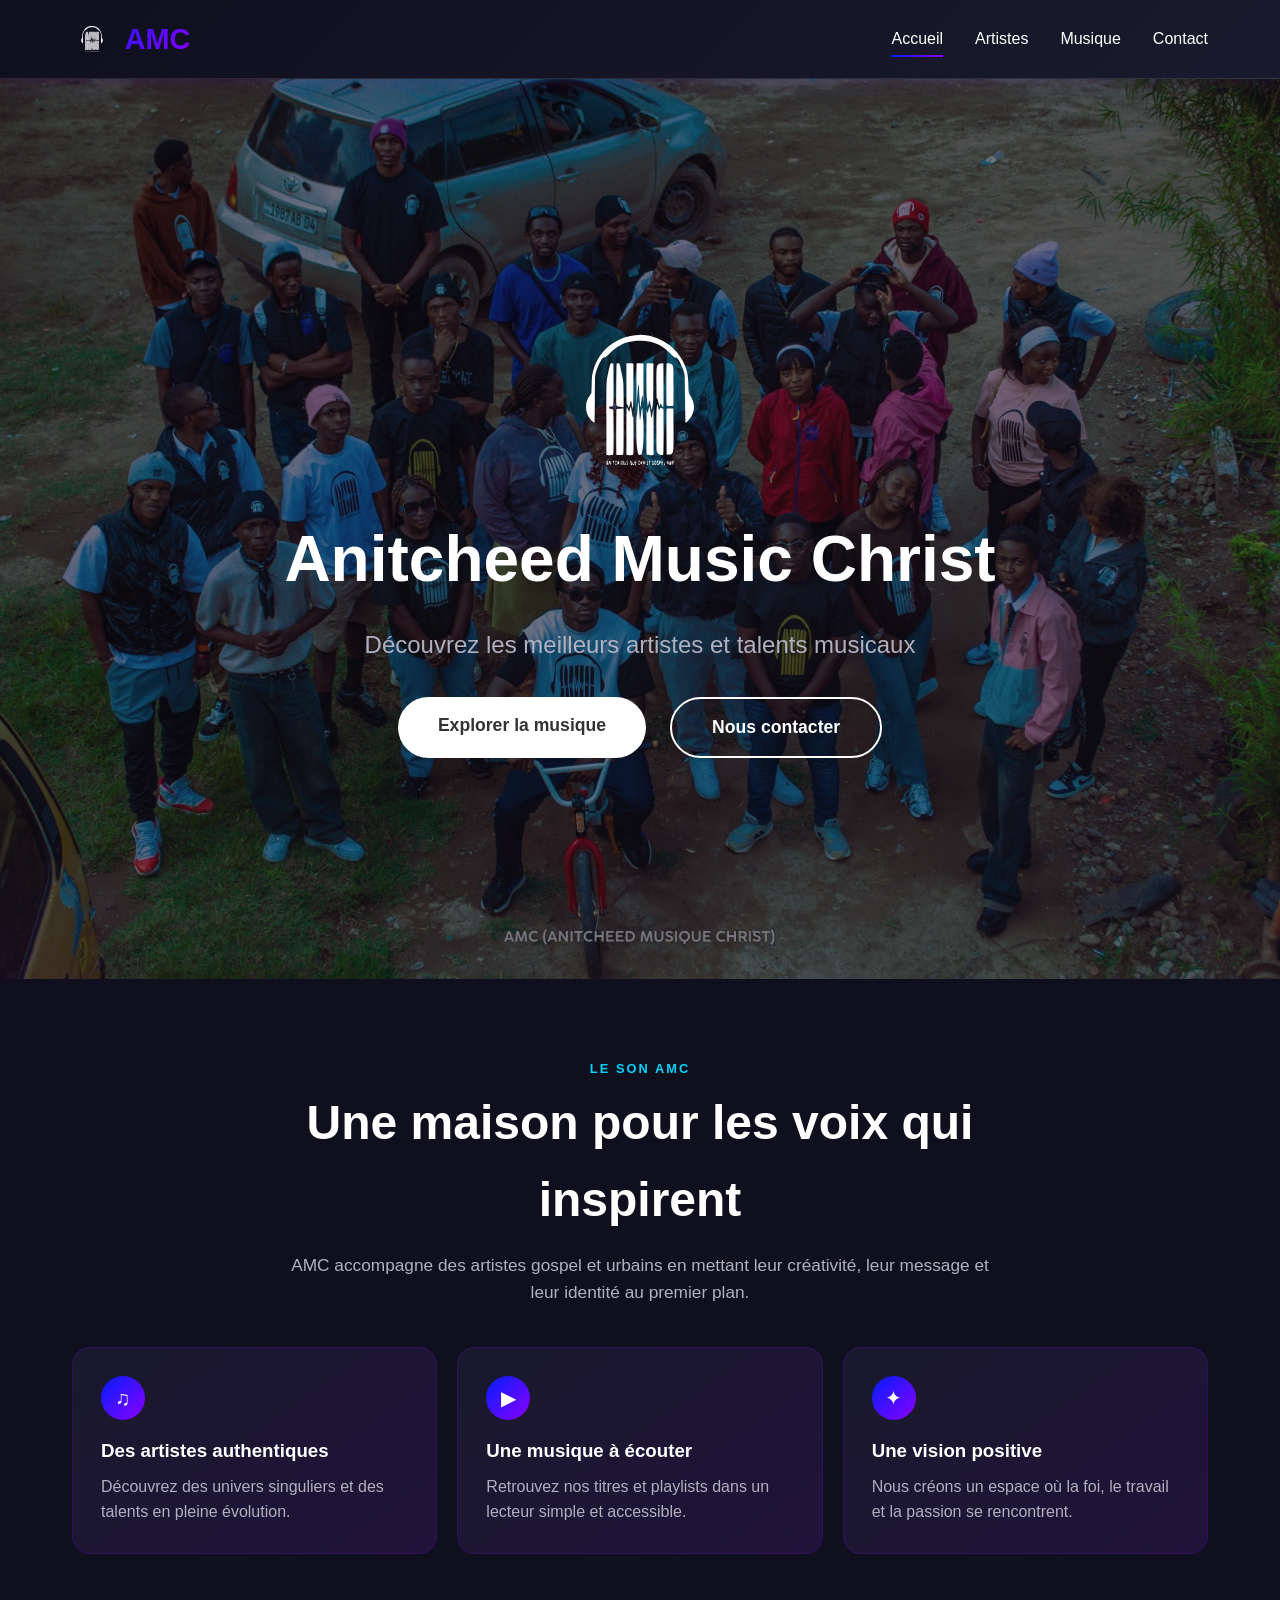
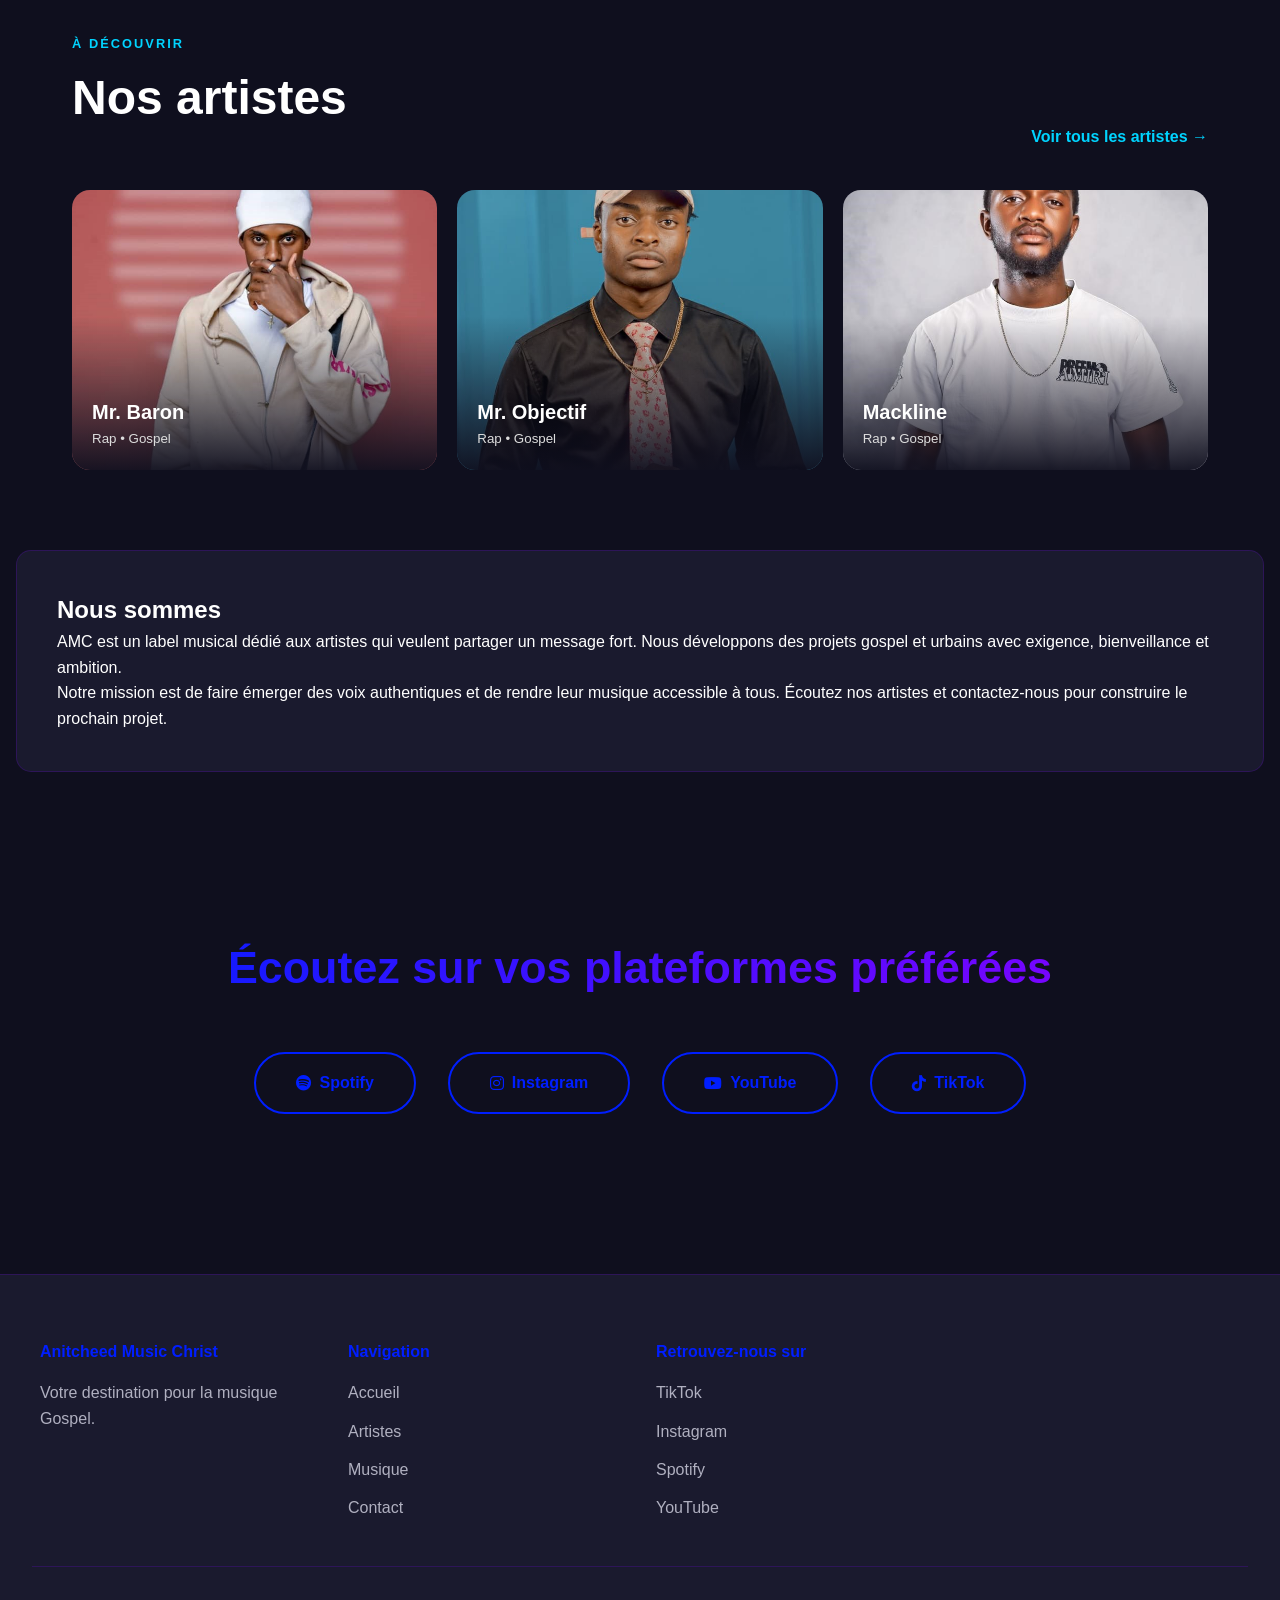
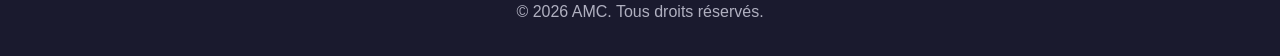
==== commit d7fa3572: "feat: Enhance accessibility and update content across multiple pages - Updated hamburger button with" ====
--- a/Index.html
+++ b/Index.html
@@ -20,10 +20,10 @@
                 <a href="Index.html" class="active">Accueil</a>
                 <a href="Artistes.html">Artistes</a>
                 <a href="Musique.html">Musique</a>
-                <a href="Contact.html" target="_blank">Contact</a>
+                <a href="Contact.html">Contact</a>
                 <!--a href="Inscription.html" class="btn-signup">S'inscrire</a-->
             </nav>
-            <button class="hamburger" id="hamburger">
+            <button type="button" class="hamburger" id="hamburger" aria-label="Ouvrir le menu" aria-controls="navMenu" aria-expanded="false">
                 <span></span>
                 <span></span>
                 <span></span>
@@ -45,13 +45,65 @@
             </div>
         </section>
 
-        <!-- Artistes Section
+        <section class="home-intro" aria-labelledby="intro-title">
+            <div class="section-heading">
+                <p class="eyebrow">Le son AMC</p>
+                <h2 id="intro-title">Une maison pour les voix qui inspirent</h2>
+                <p>AMC accompagne des artistes gospel et urbains en mettant leur créativité, leur message et leur identité au premier plan.</p>
+            </div>
+            <div class="home-highlights">
+                <article class="highlight-card">
+                    <span class="highlight-icon" aria-hidden="true">♫</span>
+                    <h3>Des artistes authentiques</h3>
+                    <p>Découvrez des univers singuliers et des talents en pleine évolution.</p>
+                </article>
+                <article class="highlight-card">
+                    <span class="highlight-icon" aria-hidden="true">▶</span>
+                    <h3>Une musique à écouter</h3>
+                    <p>Retrouvez nos titres et playlists dans un lecteur simple et accessible.</p>
+                </article>
+                <article class="highlight-card">
+                    <span class="highlight-icon" aria-hidden="true">✦</span>
+                    <h3>Une vision positive</h3>
+                    <p>Nous créons un espace où la foi, le travail et la passion se rencontrent.</p>
+                </article>
+            </div>
+        </section>
+
+        <section class="featured-artists" aria-labelledby="featured-title">
+            <div class="section-heading section-heading-inline">
+                <div>
+                    <p class="eyebrow">À découvrir</p>
+                    <h2 id="featured-title">Nos artistes</h2>
+                </div>
+                <a class="text-link" href="Artistes.html">Voir tous les artistes →</a>
+            </div>
+            <div class="featured-grid">
+                <a class="featured-artist" href="Artistes.html">
+                    <img src="Assets/Images/Mrbaron0.jpg" alt="Mr. Baron">
+                    <span>Mr. Baron</span>
+                    <small>Rap • Gospel</small>
+                </a>
+                <a class="featured-artist" href="Artistes.html">
+                    <img src="Assets/Images/Mrobjectif.JPG" alt="Mr. Objectif">
+                    <span>Mr. Objectif</span>
+                    <small>Rap • Gospel</small>
+                </a>
+                <a class="featured-artist" href="Artistes.html">
+                    <img src="Assets/Images/Mackline0.jpg" alt="Mackline">
+                    <span>Mackline</span>
+                    <small>Rap • Gospel</small>
+                </a>
+            </div>
+        </section>
+
+        <!--
         <section class="artists-section">
             <h2>Nos Artistes</h2>
             <div class="artists-grid">
                 <div class="artist-card">
                     <div class="artist-image">
-                        <img src="Assets/Images/artist1.jpg" alt="Artiste 1">
+                        <img src="Assets/Images/Mrbaron0.jpg" alt="Mr. Baron">
                     </div>
                     <h3>Muzuba beats</h3>
                     <p class="genre">Pop • Électronique</p>
@@ -59,7 +111,7 @@
                 </div>
                 <div class="artist-card">
                     <div class="artist-image">
-                        <img src="Assets/Images/artist2.jpg" alt="Artiste 2">
+                        <img src="Assets/Images/Mrobjectif.JPG" alt="Mr. Objectif">
                     </div>
                     <h3>Mufti miji</h3>
                     <p class="genre">Rap • Hip-Hop</p>
@@ -67,7 +119,7 @@
                 </div>
                 <div class="artist-card">
                     <div class="artist-image">
-                        <img src="Assets/Images/artist3.jpg" alt="Artiste 3">
+                        <img src="Assets/Images/Mackline0.jpg" alt="Mackline">
                     </div>
                     <h3>Marco le maître des 4 éléments</h3>
                     <p class="genre">Indie • Rock</p>
@@ -99,7 +151,7 @@
                     <a href="#" class="read-more">Lire plus →</a>
                 </article>
             </div>
-        </section-->
+        </section>-->
         
         <div class="presentation">
             <div class="">
@@ -108,17 +160,15 @@
                         <h2>Nous sommes</h2>
                         <div class="cctv">
                             <div class="cctv-1">   
-                            <P>Lorem ipsum dolor sit amet, consectetur adipiscing elit. Sed euismod, nunc vel tincidunt tincidunt, nunc nisl aliquam nunc, eget aliquam nunc nisl eget nunc. Fusce nec nunc nec nunc tincidunt tincidunt. Curabitur tempus, lorem nec tincidunt gravida, justo nulla facilisis sapien, nec laoreet sapien sapien nec sapien.<br>
-                            Vestibulum ante ipsum primis in faucibus orci luctus et ultrices posuere cubilia curae; Integer non velit nec sapien bibendum varius. Nullam rhoncus, velit a facilisis dictum, sapien justo cursus magna, ut lacinia lorem nulla nec nulla. Etiam nec sapien ut magna vehicula fermentum. Suspendisse potenti. Cras in felis euismod, tincidunt lorem a, bibendum arcu.</P>
+                            <p>AMC est un label musical dédié aux artistes qui veulent partager un message fort. Nous développons des projets gospel et urbains avec exigence, bienveillance et ambition.</p>
                         </div>
                             <!--div>
-                                <img src="Assets/Images/2kip2.jpg" alt="Equipe AMC" class="presentation-image2" style="width: 100%;">
-                                <!--img src="Assets/Images/2kip.jpg" alt="Equipe AMC" class="presentation-image">
+                                <img src="Assets/Images/heroAMC.jpg" alt="Équipe AMC" class="presentation-image2" style="width: 100%;">
+                                <!--img src="Assets/Images/heroAMC.jpg" alt="Équipe AMC" class="presentation-image">
                             </div-->
                         </div>
                         <div class="cctv-2">    
-                            <p>Lorem ipsum dolor sit amet, consectetur adipiscing elit. Sed euismod, nunc vel tincidunt tincidunt, nunc nisl aliquam nunc, eget aliquam nunc nisl eget nunc. Fusce nec nunc nec nunc tincidunt tincidunt. Curabitur tempus, lorem nec tincidunt gravida, justo nulla facilisis sapien, nec laoreet sapien sapien nec sapien.<br>
-                            Vestibulum ante ipsum primis in faucibus orci luctus et ultrices posuere cubilia curae; Integer non velit nec sapien bibendum varius. Nullam rhoncus, velit a facilisis dictum, sapien justo cursus magna, ut lacinia lorem nulla nec nulla. Etiam nec sapien ut magna vehicula fermentum. Suspendisse potenti. Cras in felis euismod, tincidunt lorem a, bibendum arcu.</p>
+                            <p>Notre mission est de faire émerger des voix authentiques et de rendre leur musique accessible à tous. Écoutez nos artistes et contactez-nous pour construire le prochain projet.</p>
                         </div>
                     </div>
                     
@@ -129,19 +179,19 @@
         <section class="streaming-section">
             <h2>Écoutez sur vos plateformes préférées</h2>
             <div class="streaming-platforms">
-                <a href="#" class="platform-link">
+                <a href="https://open.spotify.com/" class="platform-link" target="_blank" rel="noopener noreferrer">
                     <i class="fab fa-spotify"></i>
                     <span>Spotify</span>
                 </a>
-                <a href="https://www.instagram.com/anitch_gospel?igsh=eGhxdXBpc2h3azJw&utm_source=qr" class="platform-link" target="_blank">
+                <a href="https://www.instagram.com/anitch_gospel?igsh=eGhxdXBpc2h3azJw&utm_source=qr" class="platform-link" target="_blank" rel="noopener noreferrer">
                     <i class="fab fa-instagram"></i>
                     <span>Instagram</span>
                 </a>
-                <a href="#" class="platform-link">
+                <a href="https://www.youtube.com/" class="platform-link" target="_blank" rel="noopener noreferrer">
                     <i class="fab fa-youtube"></i>
                     <span>YouTube</span>
                 </a>
-                <a href="https://www.tiktok.com/@anitched_musique?_r=1&_t=ZM-92F7r83lk8O" class="platform-link" target="_blank">
+                <a href="https://www.tiktok.com/@anitched_musique?_r=1&_t=ZM-92F7r83lk8O" class="platform-link" target="_blank" rel="noopener noreferrer">
                     <i class="fab fa-tiktok"></i>
                     <span>TikTok</span>
                 </a>
@@ -169,13 +219,13 @@
                 <ul>
                     <li><a href="https://www.tiktok.com/@anitched_musique?_r=1&_t=ZM-92F7r83lk8O" target="_blank">TikTok</a></li>
                     <li><a href="https://www.instagram.com/anitch_gospel?igsh=eGhxdXBpc2h3azJw&utm_source=qr" target="_blank">Instagram</a></li>
-                    <li><a href="#">Spotify</a></li>
-                    <li><a href="#">YouTube</a></li>
+                    <li><a href="https://open.spotify.com/" target="_blank" rel="noopener noreferrer">Spotify</a></li>
+                    <li><a href="https://www.youtube.com/" target="_blank" rel="noopener noreferrer">YouTube</a></li>
                 </ul>
             </div>
         </div>
         <div class="footer-bottom">
-            <p>&copy; 2025 AMC. Tous droits réservés.</p>
+            <p>&copy; <span data-current-year>2026</span> AMC. Tous droits réservés.</p>
         </div>
     </footer>
     <script src="Assets/Scripts.js"></script>
@@ -183,4 +233,4 @@
 </html>
 <!-- ========== Start BEN-KAIL AZAD made it ! ========== -->
 
-<!-- ========== End BEN-KAIL AZAD made it ! ========== -->+<!-- ========== End BEN-KAIL AZAD made it ! ========== -->
--- a/Assets/Styles.css
+++ b/Assets/Styles.css
@@ -240,7 +240,7 @@
     transform: rotate(-45deg) translate(8px, -8px);
 }
 
-@media (max-width: 768px) {
+@media (max-width: 768px) {
     .hamburger {
         display: flex;
     }
@@ -299,7 +299,7 @@
     right: 0;
     bottom: 0;
     background: url('./Images/heroAMC.jpg') center/cover;
-    backdrop-filter: blur(8);
+    backdrop-filter: blur(8px);
     -webkit-break-before: auto;
     opacity: 0.6;
     z-index: 1;
@@ -420,7 +420,7 @@
     /*background: var(--primary-color);*/
     background: linear-gradient(135deg, var(--primary-color), var(--secondary-color));
     color: #ffffff;
-    border: 2px solid linear-gradient(135deg, var(--primary-color), var(--secondary-color));
+    border: 2px solid var(--secondary-color);
     transform: translateY(-4px);
 }
 
@@ -2916,6 +2916,163 @@
 .presentation-image:hover {
     transform: scale(1.05);
 }
-.presentation-image::before {
-    animation: float 6s ease-in-out infinite;
-}+.presentation-image::before {
+    animation: float 6s ease-in-out infinite;
+}
+
+/* ===== ACCUEIL ===== */
+.home-intro,
+.featured-artists {
+    max-width: 1200px;
+    margin: 5rem auto;
+    padding: 0 2rem;
+}
+
+.section-heading {
+    max-width: 720px;
+    margin: 0 auto 2.5rem;
+    text-align: center;
+}
+
+.section-heading-inline {
+    max-width: none;
+    display: flex;
+    align-items: end;
+    justify-content: space-between;
+    gap: 1rem;
+    text-align: left;
+}
+
+.section-heading h2 {
+    margin: 0.35rem 0 0.8rem;
+    font-size: clamp(2rem, 4vw, 3rem);
+}
+
+.section-heading p:not(.eyebrow) {
+    color: var(--text-secondary);
+    font-size: 1.08rem;
+}
+
+.eyebrow {
+    color: var(--accent-color);
+    font-size: 0.8rem;
+    font-weight: 700;
+    letter-spacing: 0.16em;
+    text-transform: uppercase;
+}
+
+.home-highlights,
+.featured-grid {
+    display: grid;
+    grid-template-columns: repeat(3, 1fr);
+    gap: 1.25rem;
+}
+
+.highlight-card {
+    padding: 1.75rem;
+    background: linear-gradient(145deg, rgba(26, 26, 46, 0.95), rgba(35, 20, 63, 0.85));
+    border: 1px solid rgba(123, 0, 255, 0.22);
+    border-radius: 18px;
+}
+
+.highlight-icon {
+    display: inline-grid;
+    width: 2.75rem;
+    height: 2.75rem;
+    margin-bottom: 1rem;
+    place-items: center;
+    color: #fff;
+    background: linear-gradient(135deg, var(--primary-color), var(--secondary-color));
+    border-radius: 50%;
+    font-size: 1.25rem;
+}
+
+.highlight-card h3 {
+    margin-bottom: 0.5rem;
+}
+
+.highlight-card p,
+.featured-artist small {
+    color: var(--text-secondary);
+}
+
+.text-link {
+    color: var(--accent-color);
+    font-weight: 600;
+    text-decoration: none;
+    white-space: nowrap;
+}
+
+.featured-artist {
+    display: flex;
+    min-height: 280px;
+    padding: 1.25rem;
+    flex-direction: column;
+    justify-content: end;
+    color: #fff;
+    background: var(--light-bg);
+    border-radius: 18px;
+    overflow: hidden;
+    position: relative;
+    text-decoration: none;
+}
+
+.featured-artist::after {
+    content: '';
+    position: absolute;
+    inset: 45% 0 0;
+    background: linear-gradient(transparent, rgba(15, 15, 30, 0.95));
+}
+
+.featured-artist img {
+    position: absolute;
+    inset: 0;
+    width: 100%;
+    height: 100%;
+    object-fit: cover;
+    transition: transform 0.35s ease;
+}
+
+.featured-artist:hover img {
+    transform: scale(1.06);
+}
+
+.featured-artist span,
+.featured-artist small {
+    position: relative;
+    z-index: 1;
+}
+
+.featured-artist span {
+    font-size: 1.25rem;
+    font-weight: 700;
+}
+
+.featured-artist small {
+    color: #ddd;
+}
+
+button:focus-visible,
+a:focus-visible,
+input:focus-visible {
+    outline: 3px solid var(--accent-color);
+    outline-offset: 3px;
+}
+
+@media (max-width: 700px) {
+    .home-intro,
+    .featured-artists {
+        margin: 3.5rem auto;
+        padding: 0 1rem;
+    }
+
+    .home-highlights,
+    .featured-grid {
+        grid-template-columns: 1fr;
+    }
+
+    .section-heading-inline {
+        align-items: start;
+        flex-direction: column;
+    }
+}
